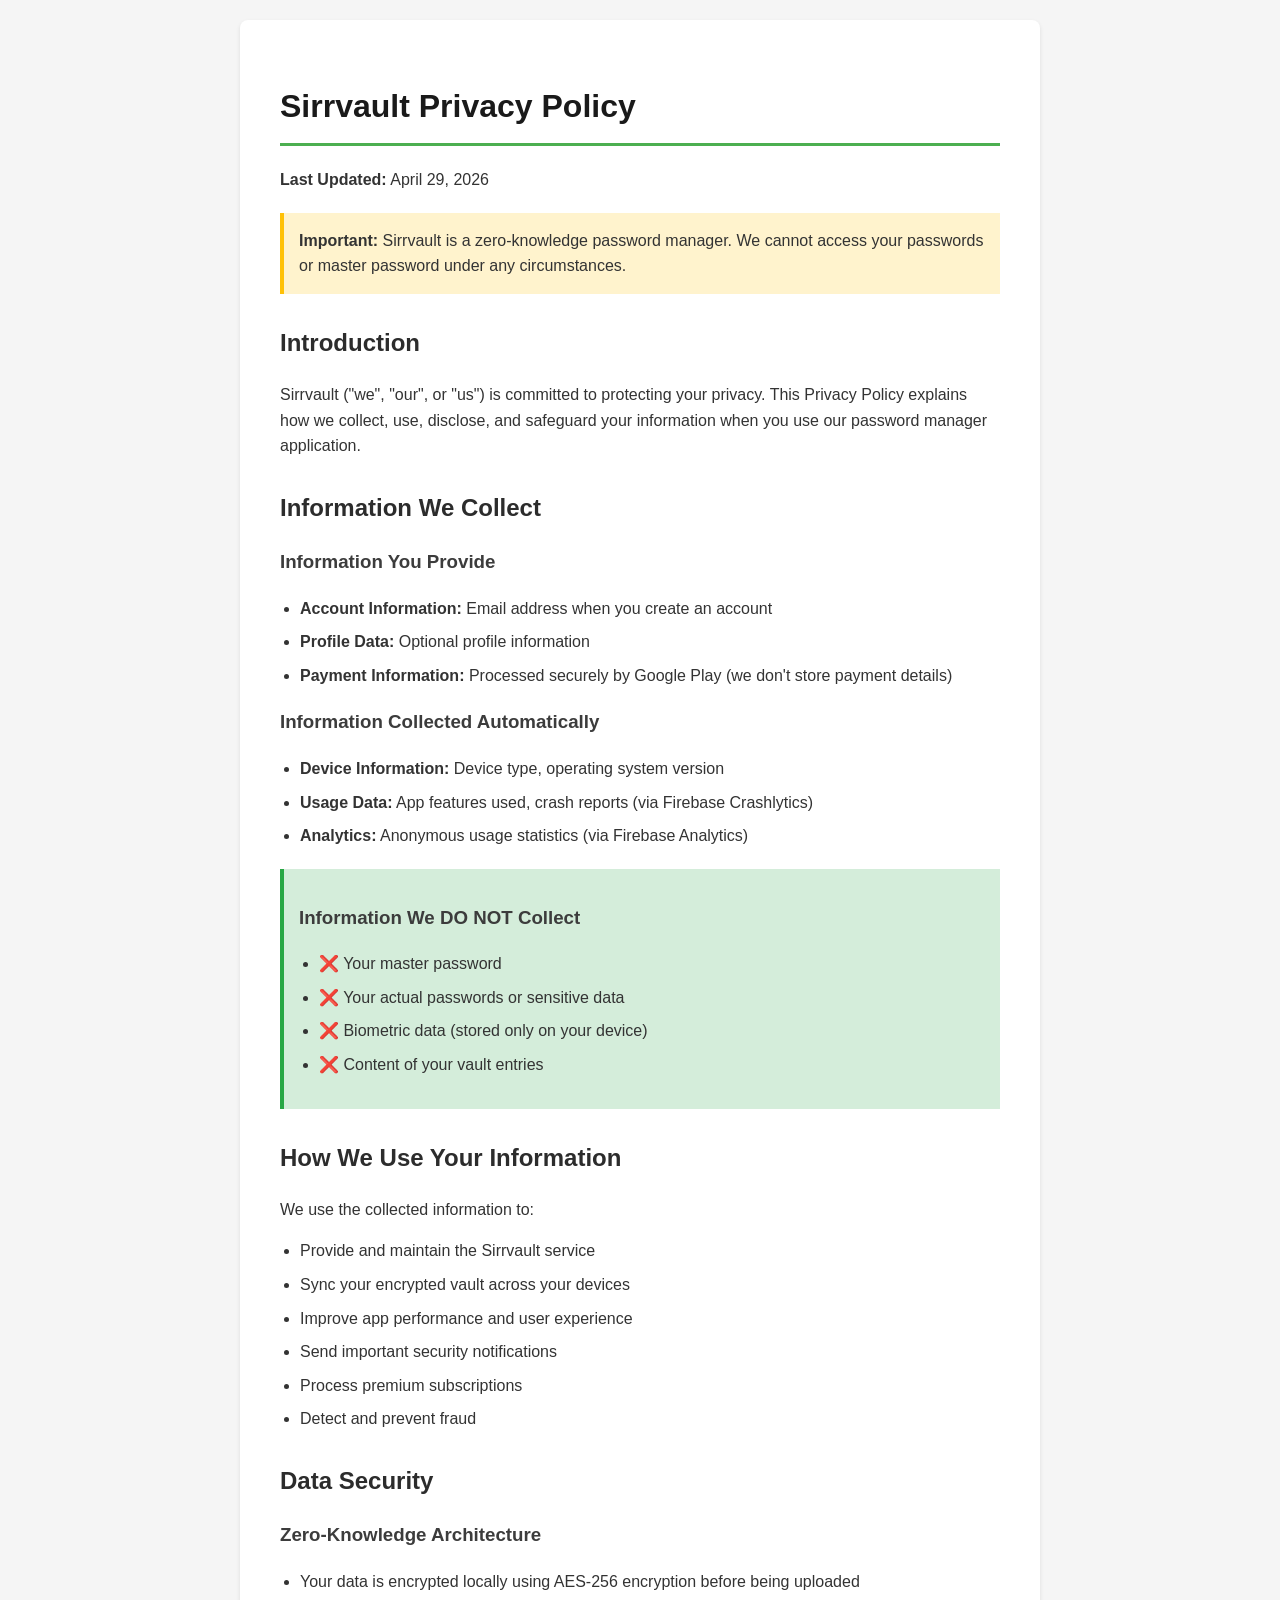
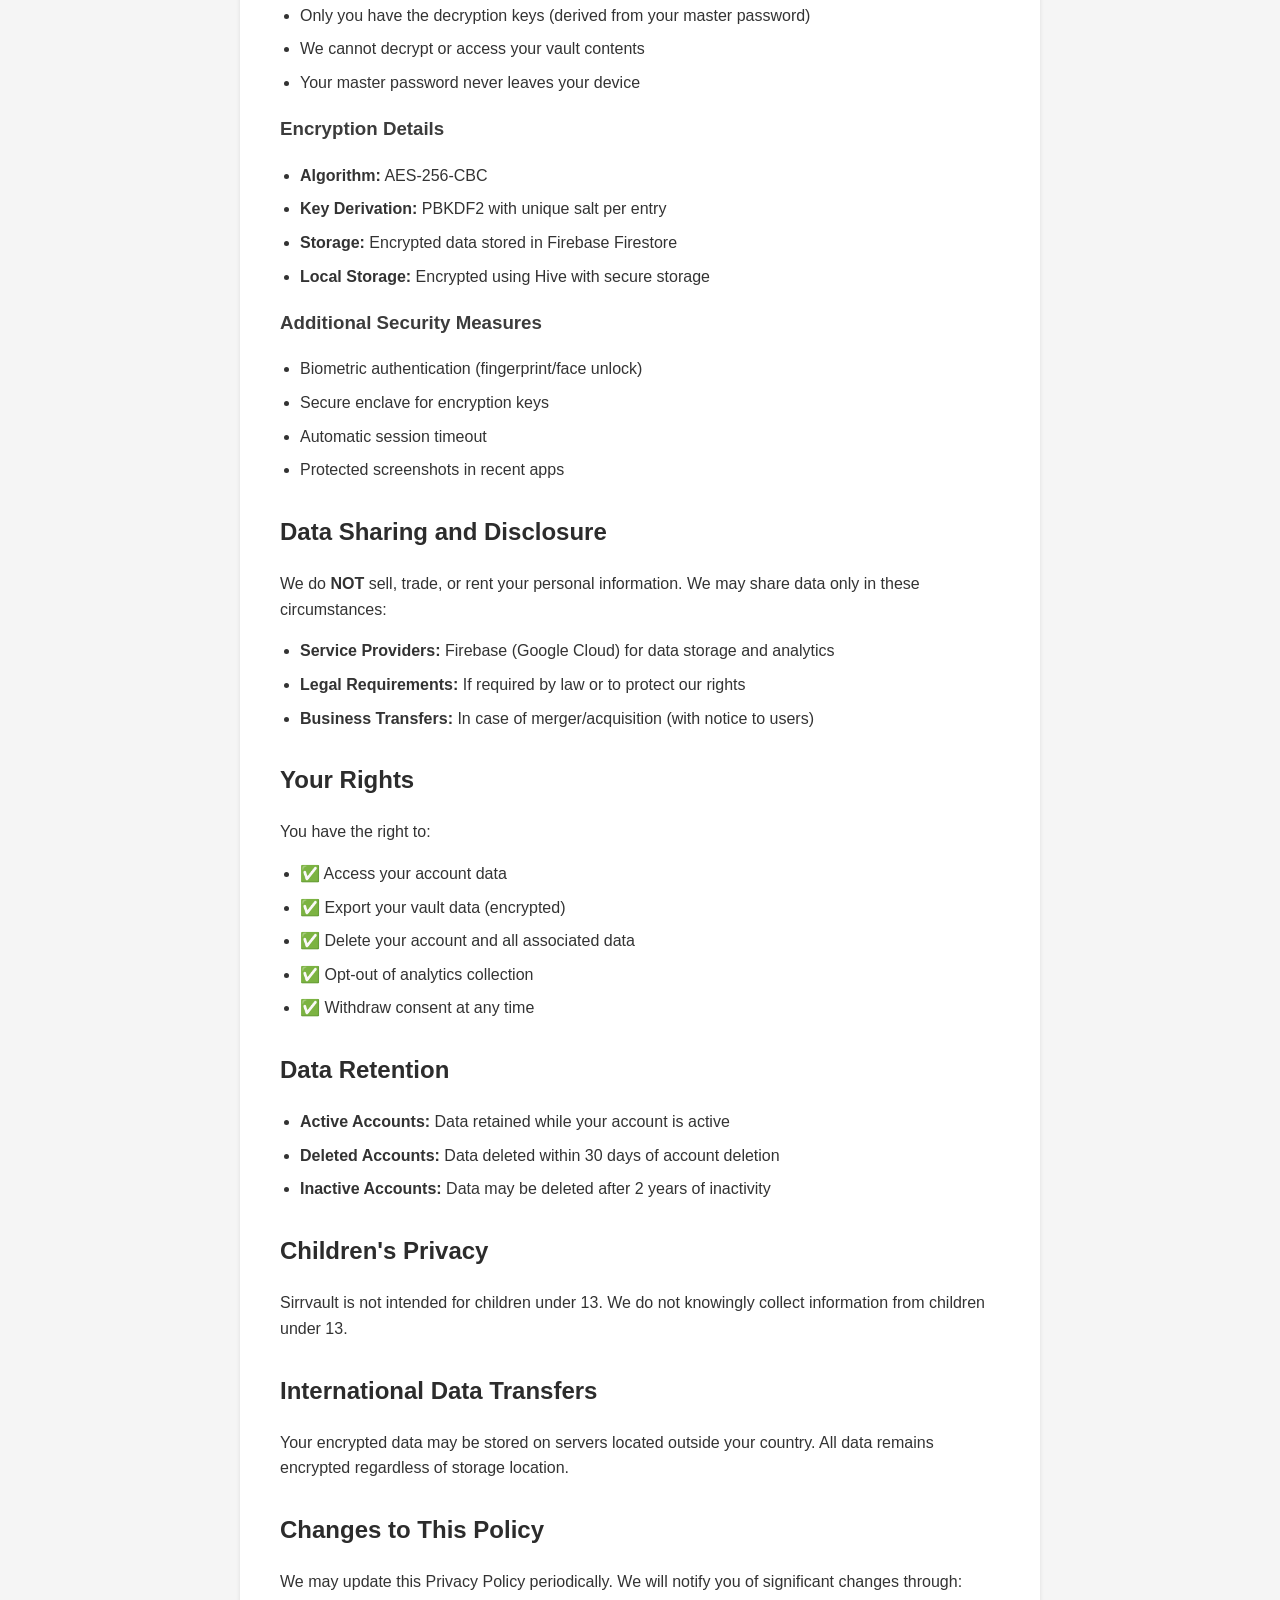
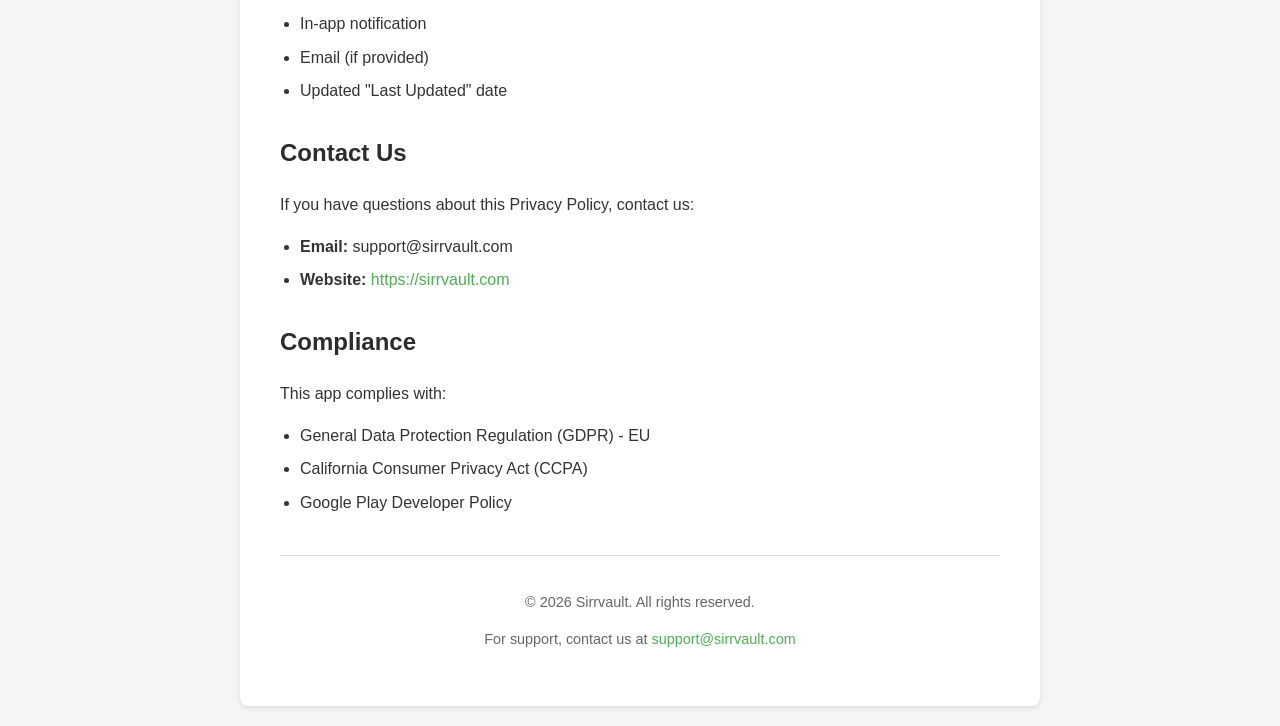
==== index.html @ 52398401 "Add privacy policy" ====
<!DOCTYPE html>
<html lang="en">
<head>
    <meta charset="UTF-8">
    <meta name="viewport" content="width=device-width, initial-scale=1.0">
    <title>Sirrvault - Privacy Policy</title>
    <style>
        body {
            font-family: -apple-system, BlinkMacSystemFont, 'Segoe UI', Roboto, Oxygen, Ubuntu, Cantarell, sans-serif;
            line-height: 1.6;
            color: #333;
            max-width: 800px;
            margin: 0 auto;
            padding: 20px;
            background-color: #f5f5f5;
        }
        .container {
            background-color: white;
            padding: 40px;
            border-radius: 8px;
            box-shadow: 0 2px 4px rgba(0,0,0,0.1);
        }
        h1 {
            color: #1a1a1a;
            border-bottom: 3px solid #4CAF50;
            padding-bottom: 10px;
        }
        h2 {
            color: #2c2c2c;
            margin-top: 30px;
        }
        h3 {
            color: #3c3c3c;
        }
        .highlight {
            background-color: #fff3cd;
            padding: 15px;
            border-left: 4px solid #ffc107;
            margin: 20px 0;
        }
        .security-box {
            background-color: #d4edda;
            padding: 15px;
            border-left: 4px solid #28a745;
            margin: 20px 0;
        }
        ul {
            padding-left: 20px;
        }
        li {
            margin-bottom: 8px;
        }
        .check {
            color: #28a745;
            font-weight: bold;
        }
        .cross {
            color: #dc3545;
            font-weight: bold;
        }
        footer {
            margin-top: 40px;
            padding-top: 20px;
            border-top: 1px solid #ddd;
            text-align: center;
            color: #666;
            font-size: 0.9em;
        }
        a {
            color: #4CAF50;
            text-decoration: none;
        }
        a:hover {
            text-decoration: underline;
        }
    </style>
</head>
<body>
    <div class="container">
        <h1>Sirrvault Privacy Policy</h1>
        <p><strong>Last Updated:</strong> April 29, 2026</p>

        <div class="highlight">
            <strong>Important:</strong> Sirrvault is a zero-knowledge password manager. We cannot access your passwords or master password under any circumstances.
        </div>

        <h2>Introduction</h2>
        <p>Sirrvault ("we", "our", or "us") is committed to protecting your privacy. This Privacy Policy explains how we collect, use, disclose, and safeguard your information when you use our password manager application.</p>

        <h2>Information We Collect</h2>

        <h3>Information You Provide</h3>
        <ul>
            <li><strong>Account Information:</strong> Email address when you create an account</li>
            <li><strong>Profile Data:</strong> Optional profile information</li>
            <li><strong>Payment Information:</strong> Processed securely by Google Play (we don't store payment details)</li>
        </ul>

        <h3>Information Collected Automatically</h3>
        <ul>
            <li><strong>Device Information:</strong> Device type, operating system version</li>
            <li><strong>Usage Data:</strong> App features used, crash reports (via Firebase Crashlytics)</li>
            <li><strong>Analytics:</strong> Anonymous usage statistics (via Firebase Analytics)</li>
        </ul>

        <div class="security-box">
            <h3>Information We DO NOT Collect</h3>
            <ul>
                <li><span class="cross">❌</span> Your master password</li>
                <li><span class="cross">❌</span> Your actual passwords or sensitive data</li>
                <li><span class="cross">❌</span> Biometric data (stored only on your device)</li>
                <li><span class="cross">❌</span> Content of your vault entries</li>
            </ul>
        </div>

        <h2>How We Use Your Information</h2>
        <p>We use the collected information to:</p>
        <ul>
            <li>Provide and maintain the Sirrvault service</li>
            <li>Sync your encrypted vault across your devices</li>
            <li>Improve app performance and user experience</li>
            <li>Send important security notifications</li>
            <li>Process premium subscriptions</li>
            <li>Detect and prevent fraud</li>
        </ul>

        <h2>Data Security</h2>

        <h3>Zero-Knowledge Architecture</h3>
        <ul>
            <li>Your data is encrypted locally using AES-256 encryption before being uploaded</li>
            <li>Only you have the decryption keys (derived from your master password)</li>
            <li>We cannot decrypt or access your vault contents</li>
            <li>Your master password never leaves your device</li>
        </ul>

        <h3>Encryption Details</h3>
        <ul>
            <li><strong>Algorithm:</strong> AES-256-CBC</li>
            <li><strong>Key Derivation:</strong> PBKDF2 with unique salt per entry</li>
            <li><strong>Storage:</strong> Encrypted data stored in Firebase Firestore</li>
            <li><strong>Local Storage:</strong> Encrypted using Hive with secure storage</li>
        </ul>

        <h3>Additional Security Measures</h3>
        <ul>
            <li>Biometric authentication (fingerprint/face unlock)</li>
            <li>Secure enclave for encryption keys</li>
            <li>Automatic session timeout</li>
            <li>Protected screenshots in recent apps</li>
        </ul>

        <h2>Data Sharing and Disclosure</h2>
        <p>We do <strong>NOT</strong> sell, trade, or rent your personal information. We may share data only in these circumstances:</p>
        <ul>
            <li><strong>Service Providers:</strong> Firebase (Google Cloud) for data storage and analytics</li>
            <li><strong>Legal Requirements:</strong> If required by law or to protect our rights</li>
            <li><strong>Business Transfers:</strong> In case of merger/acquisition (with notice to users)</li>
        </ul>

        <h2>Your Rights</h2>
        <p>You have the right to:</p>
        <ul>
            <li><span class="check">✅</span> Access your account data</li>
            <li><span class="check">✅</span> Export your vault data (encrypted)</li>
            <li><span class="check">✅</span> Delete your account and all associated data</li>
            <li><span class="check">✅</span> Opt-out of analytics collection</li>
            <li><span class="check">✅</span> Withdraw consent at any time</li>
        </ul>

        <h2>Data Retention</h2>
        <ul>
            <li><strong>Active Accounts:</strong> Data retained while your account is active</li>
            <li><strong>Deleted Accounts:</strong> Data deleted within 30 days of account deletion</li>
            <li><strong>Inactive Accounts:</strong> Data may be deleted after 2 years of inactivity</li>
        </ul>

        <h2>Children's Privacy</h2>
        <p>Sirrvault is not intended for children under 13. We do not knowingly collect information from children under 13.</p>

        <h2>International Data Transfers</h2>
        <p>Your encrypted data may be stored on servers located outside your country. All data remains encrypted regardless of storage location.</p>

        <h2>Changes to This Policy</h2>
        <p>We may update this Privacy Policy periodically. We will notify you of significant changes through:</p>
        <ul>
            <li>In-app notification</li>
            <li>Email (if provided)</li>
            <li>Updated "Last Updated" date</li>
        </ul>

        <h2>Contact Us</h2>
        <p>If you have questions about this Privacy Policy, contact us:</p>
        <ul>
            <li><strong>Email:</strong> support@sirrvault.com</li>
            <li><strong>Website:</strong> <a href="https://sirrvault.com">https://sirrvault.com</a></li>
        </ul>

        <h2>Compliance</h2>
        <p>This app complies with:</p>
        <ul>
            <li>General Data Protection Regulation (GDPR) - EU</li>
            <li>California Consumer Privacy Act (CCPA)</li>
            <li>Google Play Developer Policy</li>
        </ul>

        <footer>
            <p>&copy; 2026 Sirrvault. All rights reserved.</p>
            <p>For support, contact us at <a href="mailto:support@sirrvault.com">support@sirrvault.com</a></p>
        </footer>
    </div>
</body>
</html>
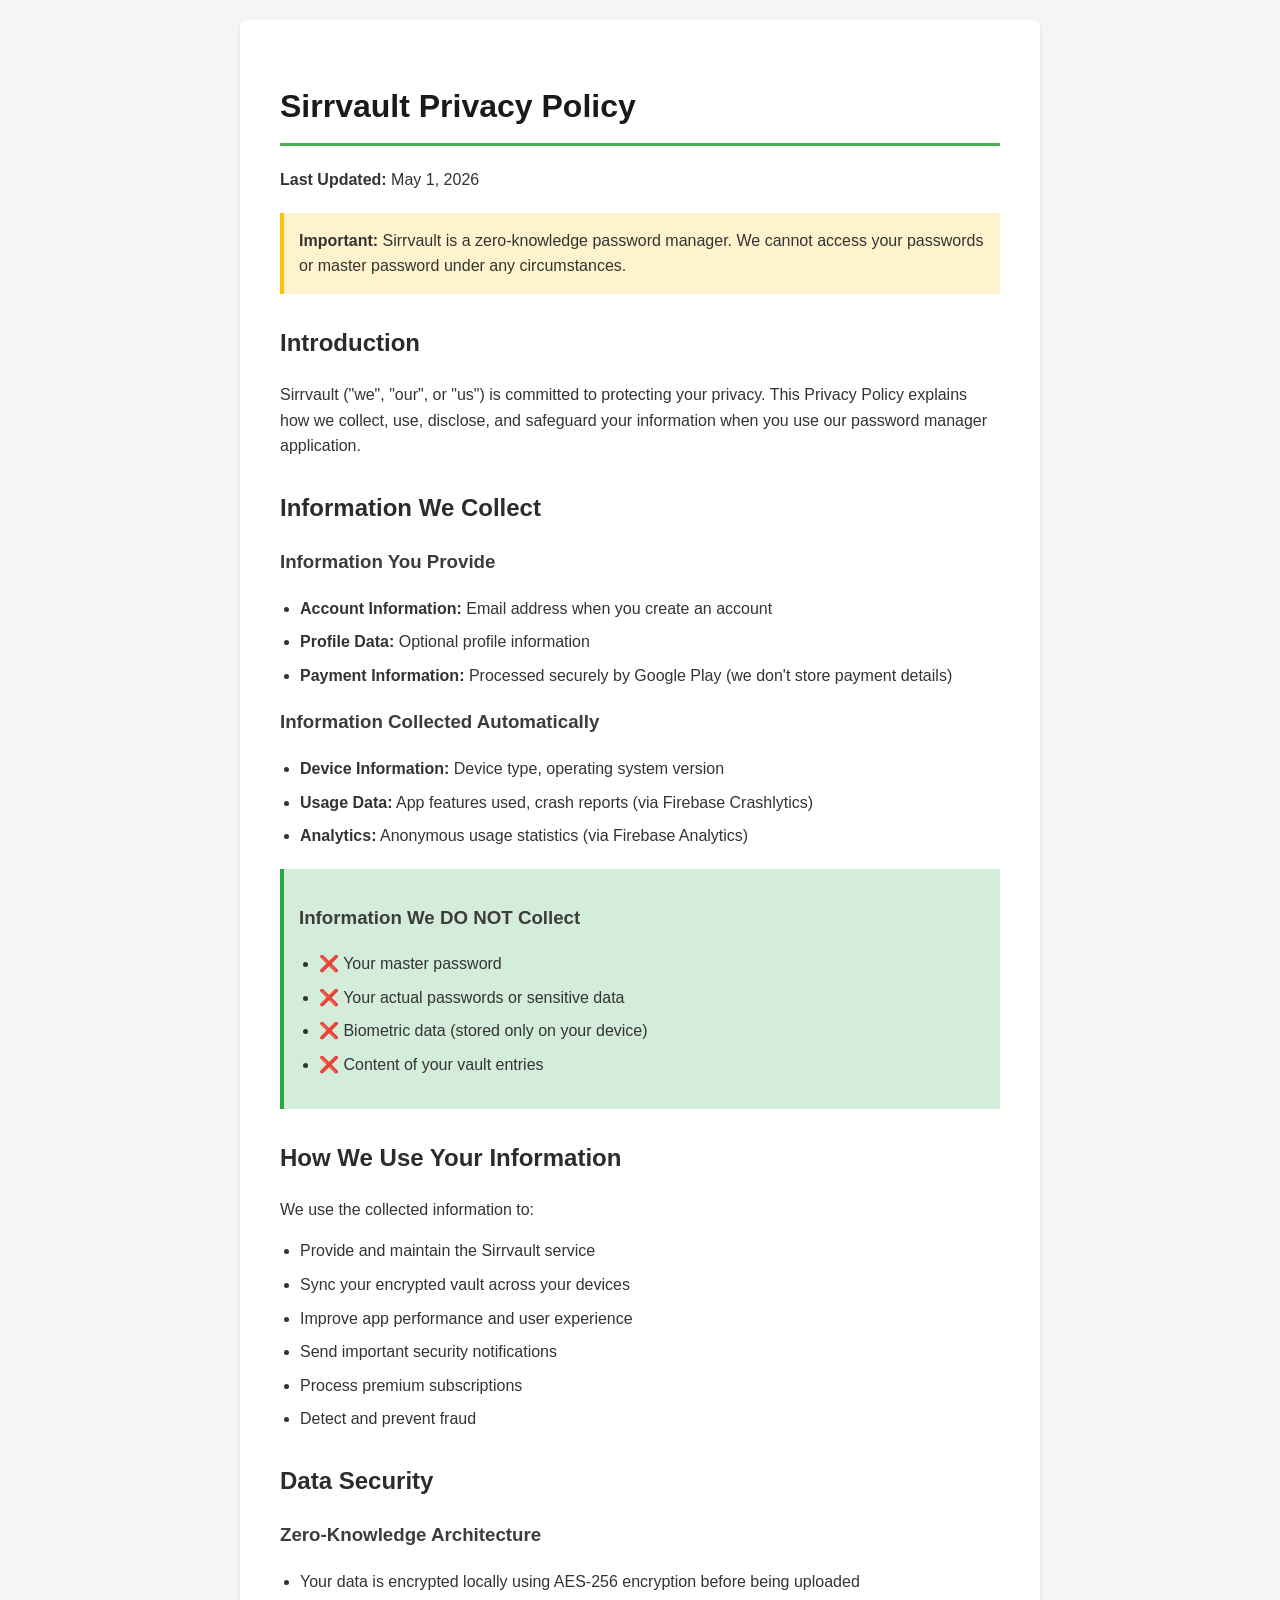
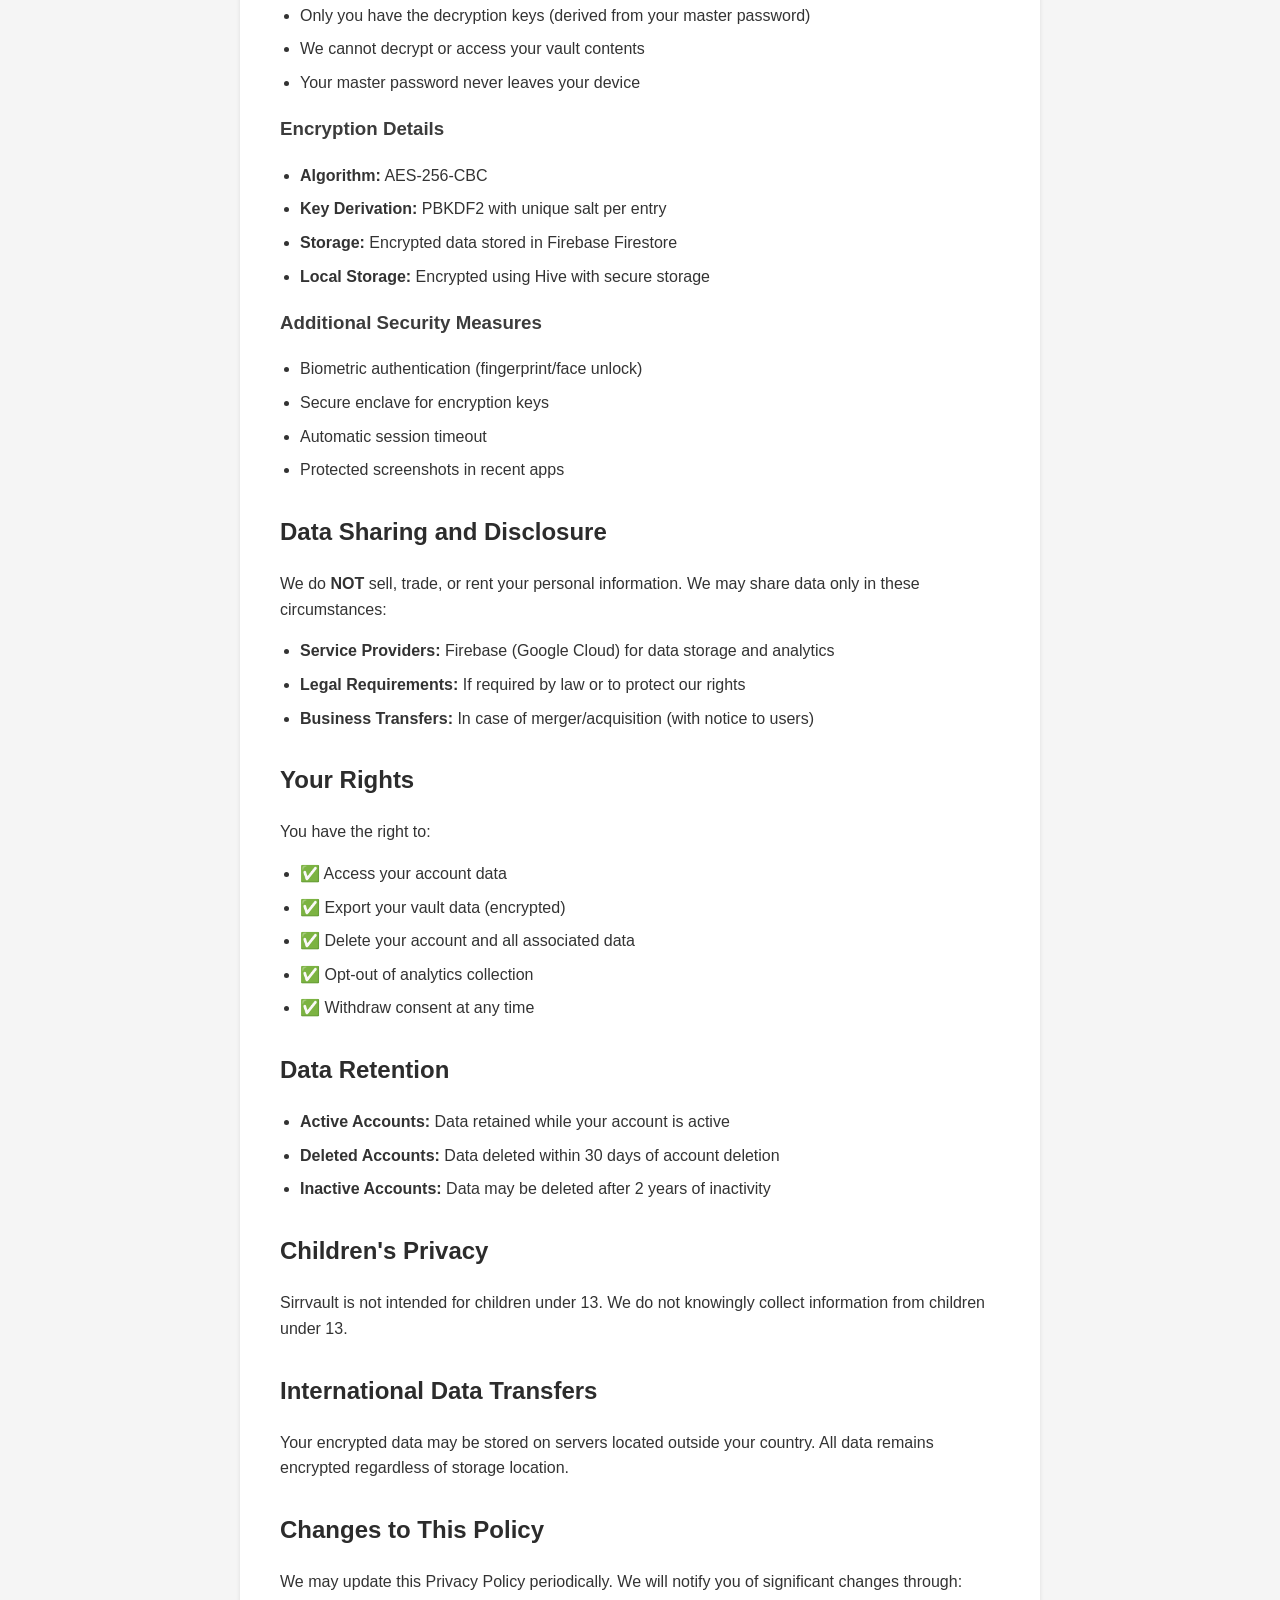
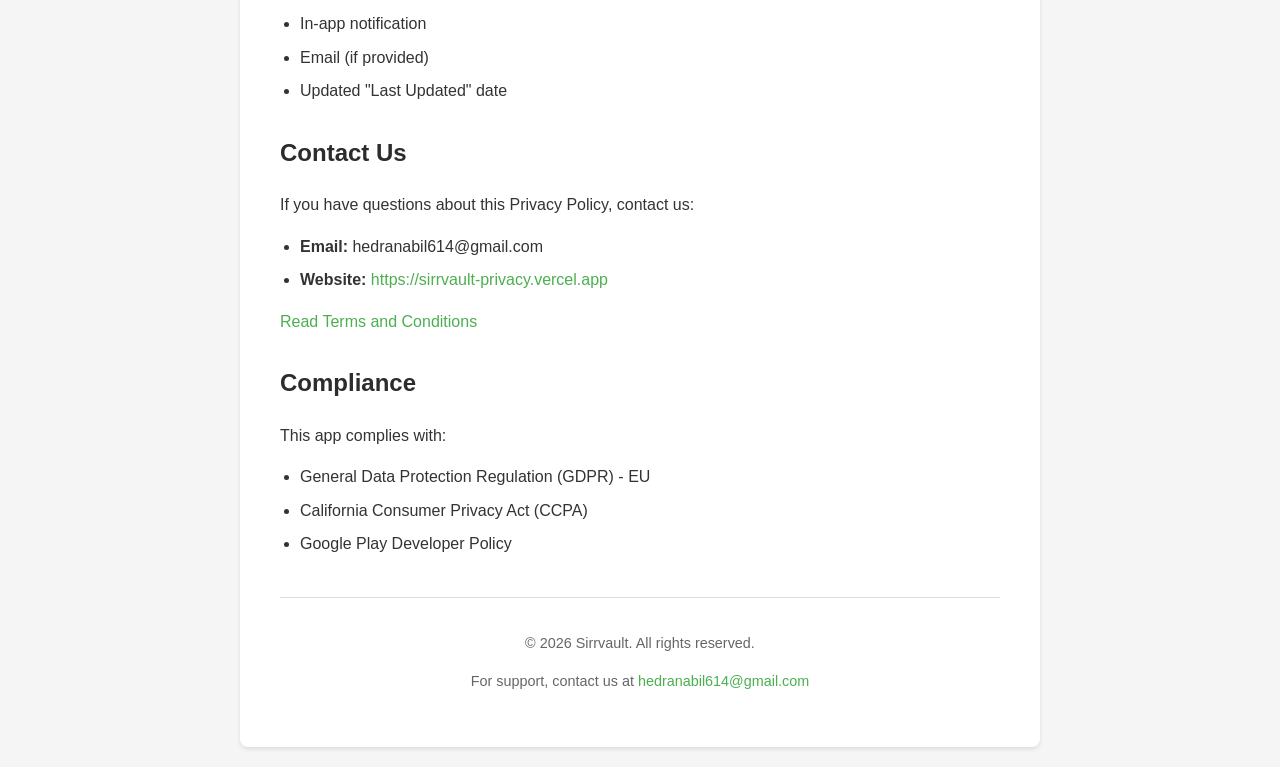
==== commit d06a91f7: "Update legal policies and add Vercel deployment workflow" ====
--- a/index.html
+++ b/index.html
@@ -78,7 +78,7 @@
 <body>
     <div class="container">
         <h1>Sirrvault Privacy Policy</h1>
-        <p><strong>Last Updated:</strong> April 29, 2026</p>
+        <p><strong>Last Updated:</strong> May 1, 2026</p>
 
         <div class="highlight">
             <strong>Important:</strong> Sirrvault is a zero-knowledge password manager. We cannot access your passwords or master password under any circumstances.
@@ -192,9 +192,10 @@
         <h2>Contact Us</h2>
         <p>If you have questions about this Privacy Policy, contact us:</p>
         <ul>
-            <li><strong>Email:</strong> support@sirrvault.com</li>
-            <li><strong>Website:</strong> <a href="https://sirrvault.com">https://sirrvault.com</a></li>
-        </ul>
+            <li><strong>Email:</strong> hedranabil614@gmail.com</li>
+            <li><strong>Website:</strong> <a href="https://sirrvault-privacy.vercel.app">https://sirrvault-privacy.vercel.app</a></li>
+        </ul>
+        <p><a href="./terms.html">Read Terms and Conditions</a></p>
 
         <h2>Compliance</h2>
         <p>This app complies with:</p>
@@ -206,7 +207,7 @@
 
         <footer>
             <p>&copy; 2026 Sirrvault. All rights reserved.</p>
-            <p>For support, contact us at <a href="mailto:support@sirrvault.com">support@sirrvault.com</a></p>
+            <p>For support, contact us at <a href="mailto:hedranabil614@gmail.com">hedranabil614@gmail.com</a></p>
         </footer>
     </div>
 </body>
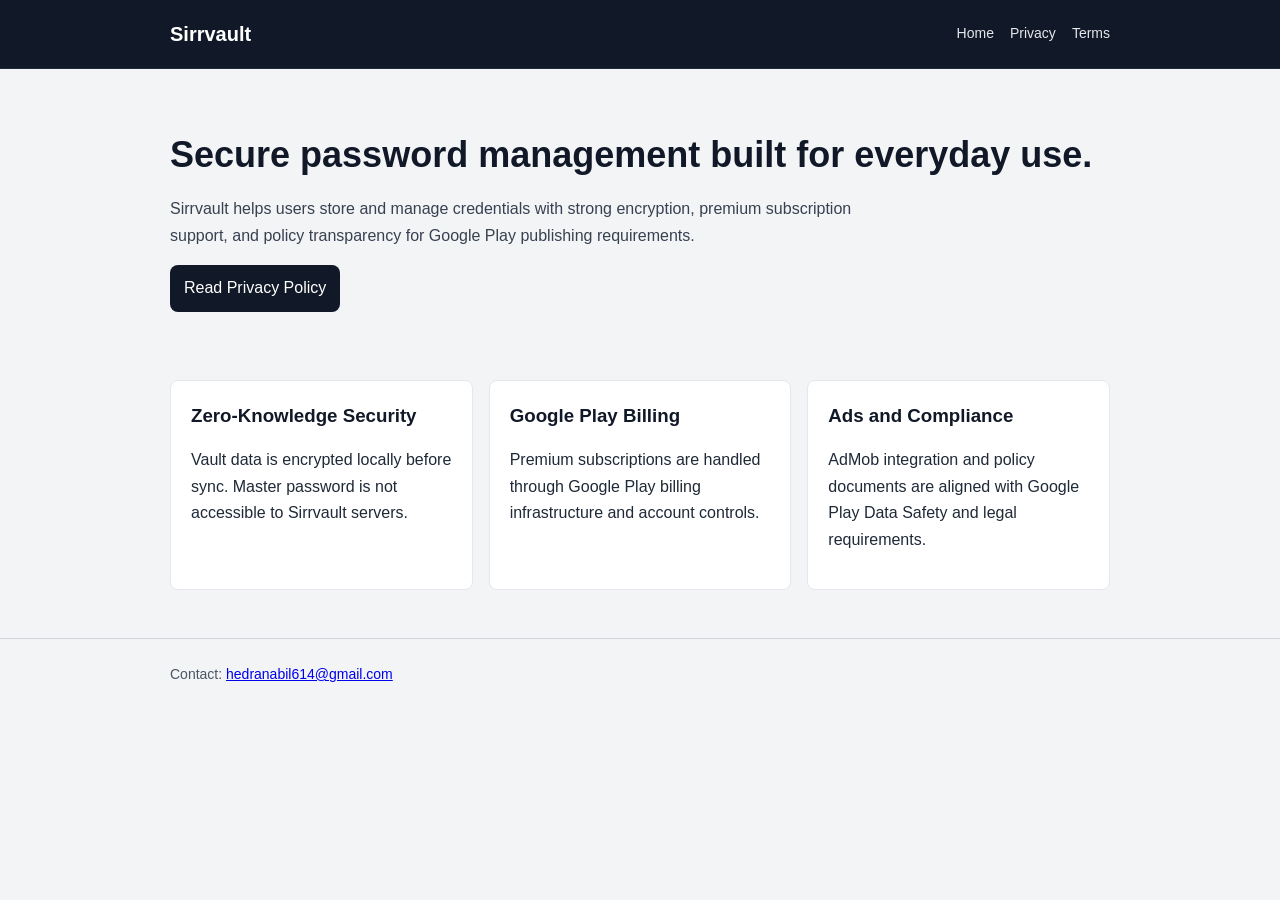
==== commit fcb269fe: "Convert legal pages into full website structure" ====
--- a/index.html
+++ b/index.html
@@ -1,214 +1,54 @@
 <!DOCTYPE html>
 <html lang="en">
 <head>
-    <meta charset="UTF-8">
-    <meta name="viewport" content="width=device-width, initial-scale=1.0">
-    <title>Sirrvault - Privacy Policy</title>
-    <style>
-        body {
-            font-family: -apple-system, BlinkMacSystemFont, 'Segoe UI', Roboto, Oxygen, Ubuntu, Cantarell, sans-serif;
-            line-height: 1.6;
-            color: #333;
-            max-width: 800px;
-            margin: 0 auto;
-            padding: 20px;
-            background-color: #f5f5f5;
-        }
-        .container {
-            background-color: white;
-            padding: 40px;
-            border-radius: 8px;
-            box-shadow: 0 2px 4px rgba(0,0,0,0.1);
-        }
-        h1 {
-            color: #1a1a1a;
-            border-bottom: 3px solid #4CAF50;
-            padding-bottom: 10px;
-        }
-        h2 {
-            color: #2c2c2c;
-            margin-top: 30px;
-        }
-        h3 {
-            color: #3c3c3c;
-        }
-        .highlight {
-            background-color: #fff3cd;
-            padding: 15px;
-            border-left: 4px solid #ffc107;
-            margin: 20px 0;
-        }
-        .security-box {
-            background-color: #d4edda;
-            padding: 15px;
-            border-left: 4px solid #28a745;
-            margin: 20px 0;
-        }
-        ul {
-            padding-left: 20px;
-        }
-        li {
-            margin-bottom: 8px;
-        }
-        .check {
-            color: #28a745;
-            font-weight: bold;
-        }
-        .cross {
-            color: #dc3545;
-            font-weight: bold;
-        }
-        footer {
-            margin-top: 40px;
-            padding-top: 20px;
-            border-top: 1px solid #ddd;
-            text-align: center;
-            color: #666;
-            font-size: 0.9em;
-        }
-        a {
-            color: #4CAF50;
-            text-decoration: none;
-        }
-        a:hover {
-            text-decoration: underline;
-        }
-    </style>
+  <meta charset="UTF-8">
+  <meta name="viewport" content="width=device-width, initial-scale=1.0">
+  <title>Sirrvault</title>
+  <meta name="description" content="Sirrvault official pages: product overview, privacy policy, and terms.">
+  <link rel="stylesheet" href="./styles.css">
 </head>
 <body>
-    <div class="container">
-        <h1>Sirrvault Privacy Policy</h1>
-        <p><strong>Last Updated:</strong> May 1, 2026</p>
+  <header class="site-header">
+    <div class="inner topbar">
+      <a class="brand" href="./index.html">Sirrvault</a>
+      <nav class="nav">
+        <a href="./index.html">Home</a>
+        <a href="./privacy.html">Privacy</a>
+        <a href="./terms.html">Terms</a>
+      </nav>
+    </div>
+  </header>
 
-        <div class="highlight">
-            <strong>Important:</strong> Sirrvault is a zero-knowledge password manager. We cannot access your passwords or master password under any circumstances.
-        </div>
+  <main class="inner">
+    <section class="hero">
+      <h1>Secure password management built for everyday use.</h1>
+      <p>
+        Sirrvault helps users store and manage credentials with strong encryption, premium subscription support,
+        and policy transparency for Google Play publishing requirements.
+      </p>
+      <a class="cta" href="./privacy.html">Read Privacy Policy</a>
+    </section>
 
-        <h2>Introduction</h2>
-        <p>Sirrvault ("we", "our", or "us") is committed to protecting your privacy. This Privacy Policy explains how we collect, use, disclose, and safeguard your information when you use our password manager application.</p>
+    <section class="grid">
+      <article class="card">
+        <h3>Zero-Knowledge Security</h3>
+        <p>Vault data is encrypted locally before sync. Master password is not accessible to Sirrvault servers.</p>
+      </article>
+      <article class="card">
+        <h3>Google Play Billing</h3>
+        <p>Premium subscriptions are handled through Google Play billing infrastructure and account controls.</p>
+      </article>
+      <article class="card">
+        <h3>Ads and Compliance</h3>
+        <p>AdMob integration and policy documents are aligned with Google Play Data Safety and legal requirements.</p>
+      </article>
+    </section>
+  </main>
 
-        <h2>Information We Collect</h2>
-
-        <h3>Information You Provide</h3>
-        <ul>
-            <li><strong>Account Information:</strong> Email address when you create an account</li>
-            <li><strong>Profile Data:</strong> Optional profile information</li>
-            <li><strong>Payment Information:</strong> Processed securely by Google Play (we don't store payment details)</li>
-        </ul>
-
-        <h3>Information Collected Automatically</h3>
-        <ul>
-            <li><strong>Device Information:</strong> Device type, operating system version</li>
-            <li><strong>Usage Data:</strong> App features used, crash reports (via Firebase Crashlytics)</li>
-            <li><strong>Analytics:</strong> Anonymous usage statistics (via Firebase Analytics)</li>
-        </ul>
-
-        <div class="security-box">
-            <h3>Information We DO NOT Collect</h3>
-            <ul>
-                <li><span class="cross">❌</span> Your master password</li>
-                <li><span class="cross">❌</span> Your actual passwords or sensitive data</li>
-                <li><span class="cross">❌</span> Biometric data (stored only on your device)</li>
-                <li><span class="cross">❌</span> Content of your vault entries</li>
-            </ul>
-        </div>
-
-        <h2>How We Use Your Information</h2>
-        <p>We use the collected information to:</p>
-        <ul>
-            <li>Provide and maintain the Sirrvault service</li>
-            <li>Sync your encrypted vault across your devices</li>
-            <li>Improve app performance and user experience</li>
-            <li>Send important security notifications</li>
-            <li>Process premium subscriptions</li>
-            <li>Detect and prevent fraud</li>
-        </ul>
-
-        <h2>Data Security</h2>
-
-        <h3>Zero-Knowledge Architecture</h3>
-        <ul>
-            <li>Your data is encrypted locally using AES-256 encryption before being uploaded</li>
-            <li>Only you have the decryption keys (derived from your master password)</li>
-            <li>We cannot decrypt or access your vault contents</li>
-            <li>Your master password never leaves your device</li>
-        </ul>
-
-        <h3>Encryption Details</h3>
-        <ul>
-            <li><strong>Algorithm:</strong> AES-256-CBC</li>
-            <li><strong>Key Derivation:</strong> PBKDF2 with unique salt per entry</li>
-            <li><strong>Storage:</strong> Encrypted data stored in Firebase Firestore</li>
-            <li><strong>Local Storage:</strong> Encrypted using Hive with secure storage</li>
-        </ul>
-
-        <h3>Additional Security Measures</h3>
-        <ul>
-            <li>Biometric authentication (fingerprint/face unlock)</li>
-            <li>Secure enclave for encryption keys</li>
-            <li>Automatic session timeout</li>
-            <li>Protected screenshots in recent apps</li>
-        </ul>
-
-        <h2>Data Sharing and Disclosure</h2>
-        <p>We do <strong>NOT</strong> sell, trade, or rent your personal information. We may share data only in these circumstances:</p>
-        <ul>
-            <li><strong>Service Providers:</strong> Firebase (Google Cloud) for data storage and analytics</li>
-            <li><strong>Legal Requirements:</strong> If required by law or to protect our rights</li>
-            <li><strong>Business Transfers:</strong> In case of merger/acquisition (with notice to users)</li>
-        </ul>
-
-        <h2>Your Rights</h2>
-        <p>You have the right to:</p>
-        <ul>
-            <li><span class="check">✅</span> Access your account data</li>
-            <li><span class="check">✅</span> Export your vault data (encrypted)</li>
-            <li><span class="check">✅</span> Delete your account and all associated data</li>
-            <li><span class="check">✅</span> Opt-out of analytics collection</li>
-            <li><span class="check">✅</span> Withdraw consent at any time</li>
-        </ul>
-
-        <h2>Data Retention</h2>
-        <ul>
-            <li><strong>Active Accounts:</strong> Data retained while your account is active</li>
-            <li><strong>Deleted Accounts:</strong> Data deleted within 30 days of account deletion</li>
-            <li><strong>Inactive Accounts:</strong> Data may be deleted after 2 years of inactivity</li>
-        </ul>
-
-        <h2>Children's Privacy</h2>
-        <p>Sirrvault is not intended for children under 13. We do not knowingly collect information from children under 13.</p>
-
-        <h2>International Data Transfers</h2>
-        <p>Your encrypted data may be stored on servers located outside your country. All data remains encrypted regardless of storage location.</p>
-
-        <h2>Changes to This Policy</h2>
-        <p>We may update this Privacy Policy periodically. We will notify you of significant changes through:</p>
-        <ul>
-            <li>In-app notification</li>
-            <li>Email (if provided)</li>
-            <li>Updated "Last Updated" date</li>
-        </ul>
-
-        <h2>Contact Us</h2>
-        <p>If you have questions about this Privacy Policy, contact us:</p>
-        <ul>
-            <li><strong>Email:</strong> hedranabil614@gmail.com</li>
-            <li><strong>Website:</strong> <a href="https://sirrvault-privacy.vercel.app">https://sirrvault-privacy.vercel.app</a></li>
-        </ul>
-        <p><a href="./terms.html">Read Terms and Conditions</a></p>
-
-        <h2>Compliance</h2>
-        <p>This app complies with:</p>
-        <ul>
-            <li>General Data Protection Regulation (GDPR) - EU</li>
-            <li>California Consumer Privacy Act (CCPA)</li>
-            <li>Google Play Developer Policy</li>
-        </ul>
-
-        <footer>
-            <p>&copy; 2026 Sirrvault. All rights reserved.</p>
-            <p>For support, contact us at <a href="mailto:hedranabil614@gmail.com">hedranabil614@gmail.com</a></p>
-        </footer>
+  <footer class="site-footer">
+    <div class="inner">
+      Contact: <a href="mailto:hedranabil614@gmail.com">hedranabil614@gmail.com</a>
     </div>
+  </footer>
 </body>
 </html>
--- a/styles.css
+++ b/styles.css
@@ -0,0 +1,146 @@
+* {
+  box-sizing: border-box;
+}
+
+body {
+  margin: 0;
+  font-family: -apple-system, BlinkMacSystemFont, "Segoe UI", Roboto, Oxygen, Ubuntu, Cantarell, sans-serif;
+  color: #1f2937;
+  background: #f3f4f6;
+  line-height: 1.65;
+}
+
+.site-header {
+  background: #111827;
+  color: #ffffff;
+  border-bottom: 1px solid #1f2937;
+}
+
+.inner {
+  max-width: 980px;
+  margin: 0 auto;
+  padding: 0 20px;
+}
+
+.topbar {
+  min-height: 68px;
+  display: flex;
+  align-items: center;
+  justify-content: space-between;
+  gap: 16px;
+}
+
+.brand {
+  font-weight: 700;
+  font-size: 20px;
+  text-decoration: none;
+  color: #ffffff;
+}
+
+.nav {
+  display: flex;
+  gap: 16px;
+  flex-wrap: wrap;
+}
+
+.nav a {
+  color: #e5e7eb;
+  text-decoration: none;
+  font-size: 14px;
+}
+
+.nav a:hover {
+  color: #ffffff;
+  text-decoration: underline;
+}
+
+.hero {
+  padding: 56px 0 40px;
+}
+
+.hero h1 {
+  margin: 0 0 12px;
+  font-size: 36px;
+  color: #111827;
+}
+
+.hero p {
+  margin: 0;
+  color: #374151;
+  max-width: 720px;
+}
+
+.grid {
+  display: grid;
+  grid-template-columns: repeat(auto-fit, minmax(230px, 1fr));
+  gap: 16px;
+  margin: 28px 0 48px;
+}
+
+.card {
+  background: #ffffff;
+  border: 1px solid #e5e7eb;
+  border-radius: 8px;
+  padding: 20px;
+}
+
+.card h3 {
+  margin: 0 0 8px;
+  color: #111827;
+}
+
+.section {
+  max-width: 860px;
+  margin: 24px auto 60px;
+  background: #ffffff;
+  border: 1px solid #e5e7eb;
+  border-radius: 8px;
+  padding: 32px 24px;
+}
+
+.section h1 {
+  margin-top: 0;
+  color: #111827;
+}
+
+.section h2 {
+  margin-top: 28px;
+  color: #111827;
+}
+
+.section h3 {
+  margin-top: 18px;
+  color: #1f2937;
+}
+
+.highlight {
+  background: #eff6ff;
+  border-left: 4px solid #2563eb;
+  padding: 14px;
+  border-radius: 6px;
+}
+
+.muted {
+  color: #4b5563;
+}
+
+.site-footer {
+  border-top: 1px solid #d1d5db;
+  padding: 24px 0 32px;
+  color: #4b5563;
+  font-size: 14px;
+}
+
+.cta {
+  display: inline-block;
+  background: #111827;
+  color: #ffffff;
+  text-decoration: none;
+  padding: 10px 14px;
+  border-radius: 8px;
+  margin-top: 16px;
+}
+
+.cta:hover {
+  background: #1f2937;
+}
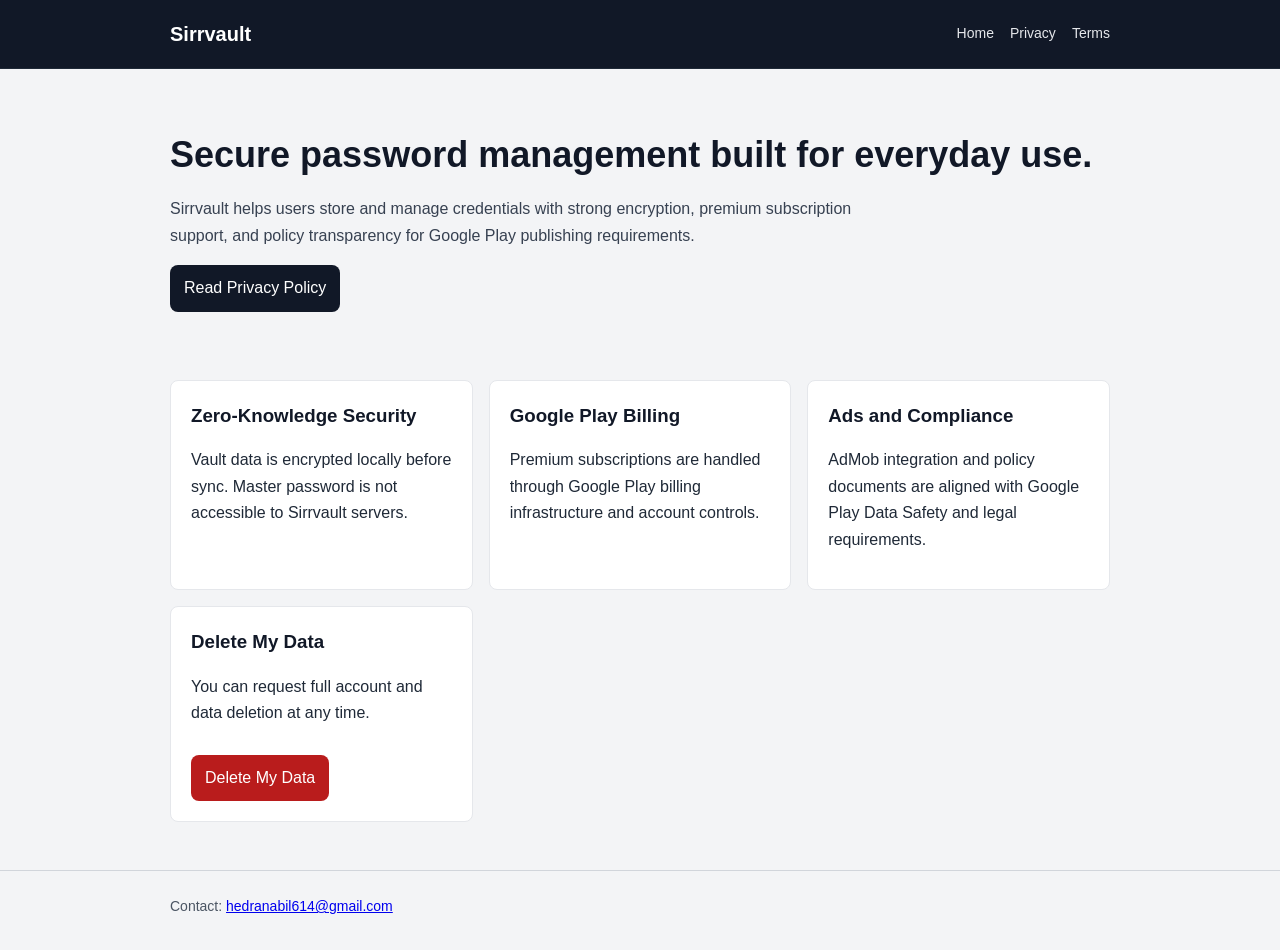
==== commit 7d24dba1: "Add user data deletion CTA to website" ====
--- a/index.html
+++ b/index.html
@@ -42,6 +42,11 @@
         <h3>Ads and Compliance</h3>
         <p>AdMob integration and policy documents are aligned with Google Play Data Safety and legal requirements.</p>
       </article>
+      <article class="card">
+        <h3>Delete My Data</h3>
+        <p>You can request full account and data deletion at any time.</p>
+        <a class="cta-danger" href="mailto:hedranabil614@gmail.com?subject=Sirrvault%20Data%20Deletion%20Request&body=Hello%20Sirrvault%20Team%2C%0A%0AI%20want%20to%20delete%20my%20account%20and%20all%20associated%20data.%0A%0AMy%20account%20email%3A%20">Delete My Data</a>
+      </article>
     </section>
   </main>
 
--- a/styles.css
+++ b/styles.css
@@ -144,3 +144,17 @@
 .cta:hover {
   background: #1f2937;
 }
+
+.cta-danger {
+  display: inline-block;
+  background: #b91c1c;
+  color: #ffffff;
+  text-decoration: none;
+  padding: 10px 14px;
+  border-radius: 8px;
+  margin-top: 12px;
+}
+
+.cta-danger:hover {
+  background: #991b1b;
+}
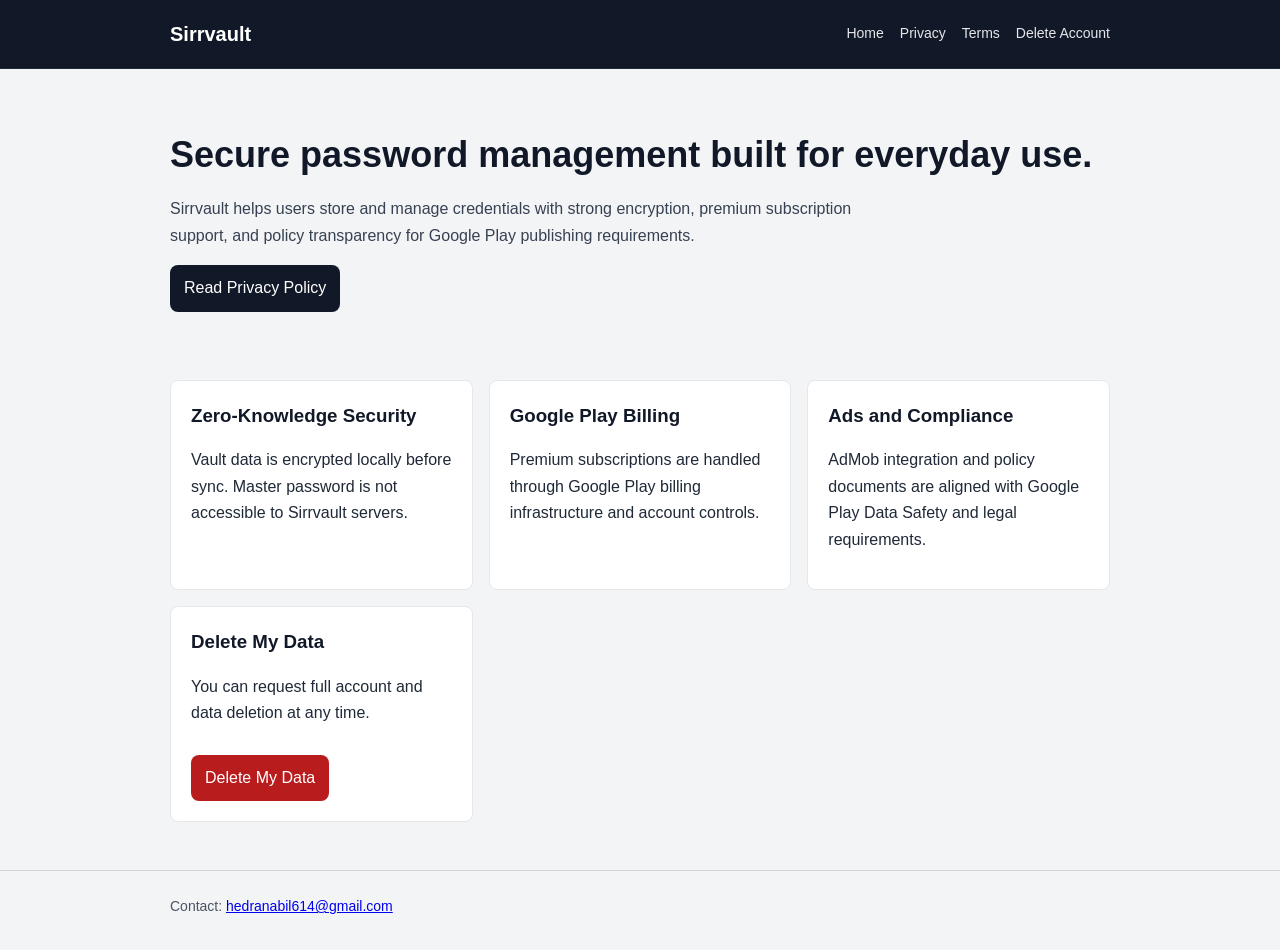
==== commit 34afde9b: "Add delete account page and update navigation links" ====
--- a/index.html
+++ b/index.html
@@ -15,6 +15,7 @@
         <a href="./index.html">Home</a>
         <a href="./privacy.html">Privacy</a>
         <a href="./terms.html">Terms</a>
+        <a href="./delete-account.html">Delete Account</a>
       </nav>
     </div>
   </header>
@@ -45,7 +46,7 @@
       <article class="card">
         <h3>Delete My Data</h3>
         <p>You can request full account and data deletion at any time.</p>
-        <a class="cta-danger" href="mailto:hedranabil614@gmail.com?subject=Sirrvault%20Data%20Deletion%20Request&body=Hello%20Sirrvault%20Team%2C%0A%0AI%20want%20to%20delete%20my%20account%20and%20all%20associated%20data.%0A%0AMy%20account%20email%3A%20">Delete My Data</a>
+        <a class="cta-danger" href="./delete-account.html">Delete My Data</a>
       </article>
     </section>
   </main>
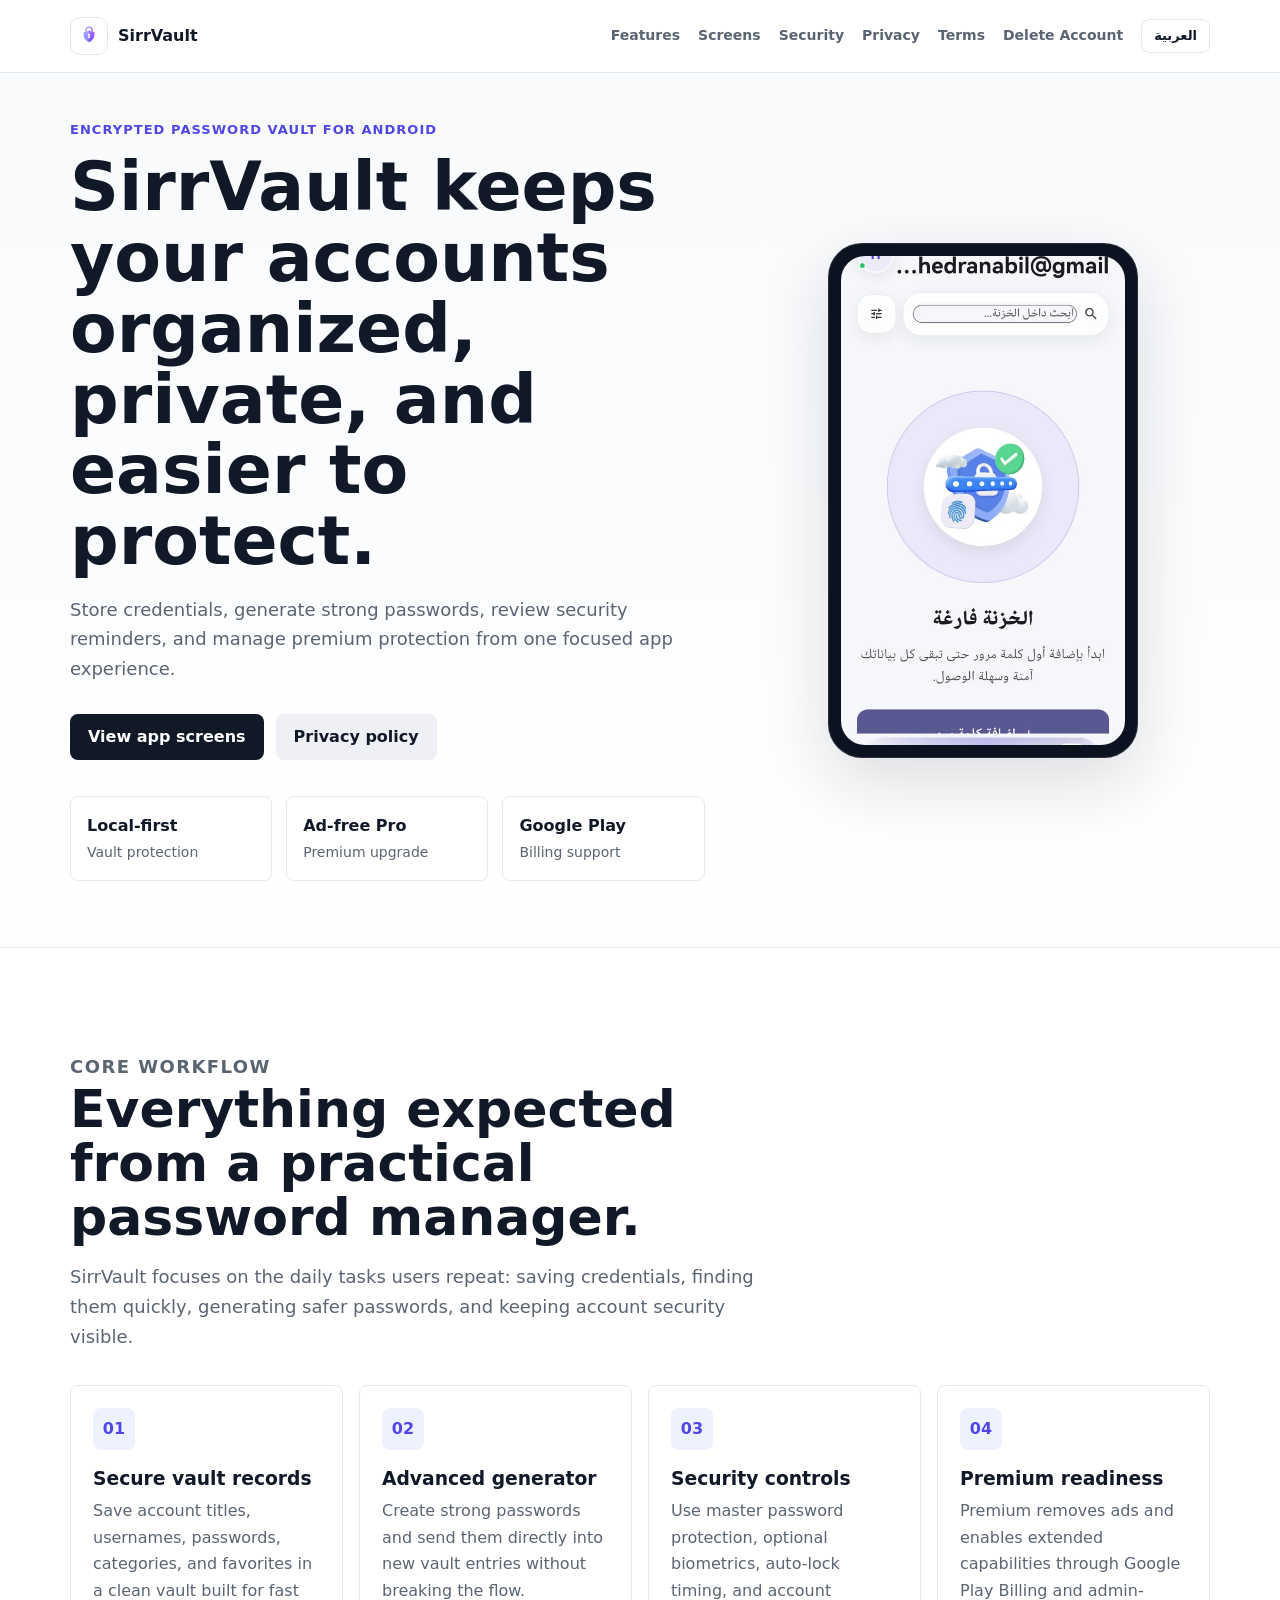
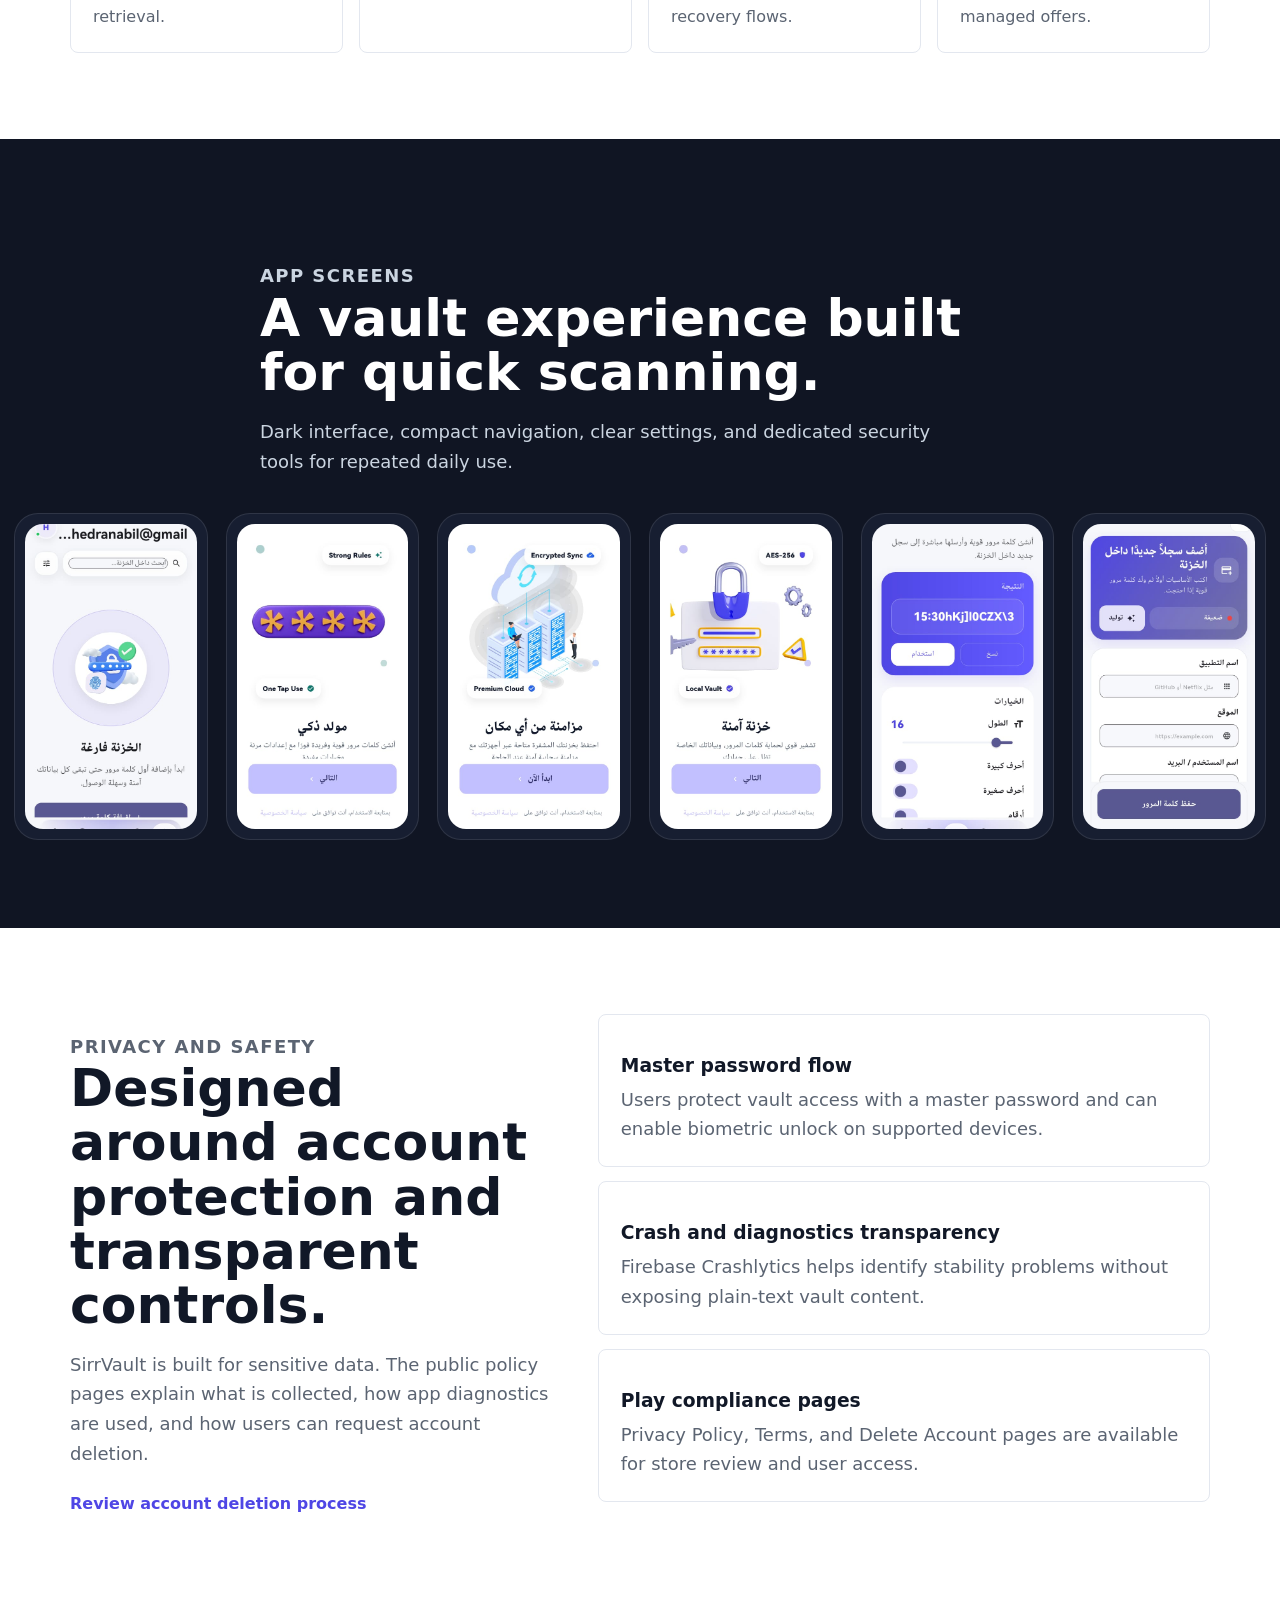
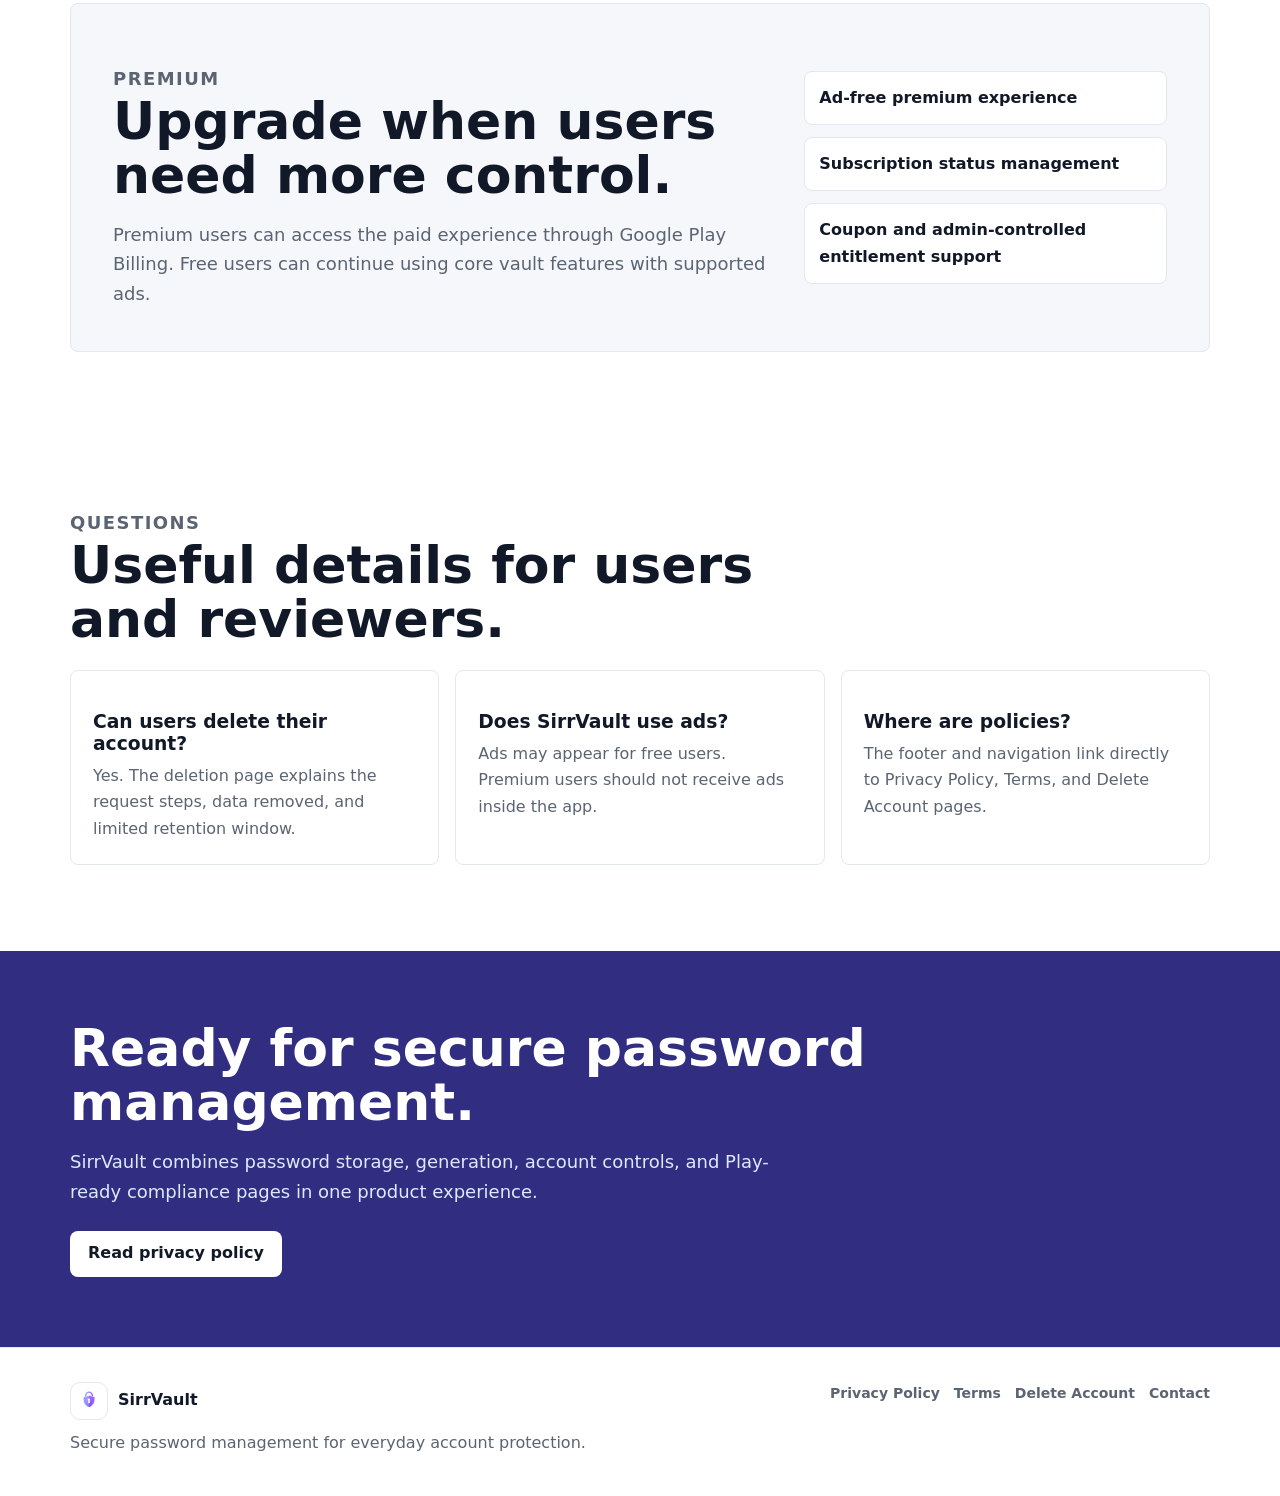
==== commit 61b5be32: "Refactor code structure for improved readability and maintainability" ====
--- a/index.html
+++ b/index.html
@@ -3,58 +3,208 @@
 <head>
   <meta charset="UTF-8">
   <meta name="viewport" content="width=device-width, initial-scale=1.0">
-  <title>Sirrvault</title>
-  <meta name="description" content="Sirrvault official pages: product overview, privacy policy, and terms.">
+  <title>SirrVault - Secure Password Manager</title>
+  <meta name="description" content="SirrVault is a secure password manager with local encryption, password generation, reminders, premium sync, and privacy-first account controls.">
   <link rel="stylesheet" href="./styles.css">
 </head>
 <body>
   <header class="site-header">
     <div class="inner topbar">
-      <a class="brand" href="./index.html">Sirrvault</a>
-      <nav class="nav">
-        <a href="./index.html">Home</a>
-        <a href="./privacy.html">Privacy</a>
-        <a href="./terms.html">Terms</a>
-        <a href="./delete-account.html">Delete Account</a>
+      <a class="brand" href="./index.html" aria-label="SirrVault home">
+        <img src="./assets/logo.png" alt="" class="brand-mark">
+        <span>SirrVault</span>
+      </a>
+      <nav class="nav" aria-label="Main navigation">
+        <a href="#features" data-i18n="nav_features">Features</a>
+        <a href="#screens" data-i18n="nav_screens">Screens</a>
+        <a href="#security" data-i18n="nav_security">Security</a>
+        <a href="./privacy.html" data-i18n="nav_privacy">Privacy</a>
+        <a href="./terms.html" data-i18n="nav_terms">Terms</a>
+        <a href="./delete-account.html" data-i18n="nav_delete">Delete Account</a>
+        <button class="lang-toggle" type="button" data-lang-toggle>العربية</button>
       </nav>
     </div>
   </header>
 
-  <main class="inner">
-    <section class="hero">
-      <h1>Secure password management built for everyday use.</h1>
-      <p>
-        Sirrvault helps users store and manage credentials with strong encryption, premium subscription support,
-        and policy transparency for Google Play publishing requirements.
-      </p>
-      <a class="cta" href="./privacy.html">Read Privacy Policy</a>
-    </section>
-
-    <section class="grid">
-      <article class="card">
-        <h3>Zero-Knowledge Security</h3>
-        <p>Vault data is encrypted locally before sync. Master password is not accessible to Sirrvault servers.</p>
-      </article>
-      <article class="card">
-        <h3>Google Play Billing</h3>
-        <p>Premium subscriptions are handled through Google Play billing infrastructure and account controls.</p>
-      </article>
-      <article class="card">
-        <h3>Ads and Compliance</h3>
-        <p>AdMob integration and policy documents are aligned with Google Play Data Safety and legal requirements.</p>
-      </article>
-      <article class="card">
-        <h3>Delete My Data</h3>
-        <p>You can request full account and data deletion at any time.</p>
-        <a class="cta-danger" href="./delete-account.html">Delete My Data</a>
-      </article>
+  <main>
+    <section class="hero-shell">
+      <div class="inner hero">
+        <div class="hero-copy">
+          <p class="eyebrow" data-i18n="hero_eyebrow">Encrypted password vault for Android</p>
+          <h1 data-i18n="hero_title">SirrVault keeps your accounts organized, private, and easier to protect.</h1>
+          <p class="hero-subtitle" data-i18n="hero_subtitle">
+            Store credentials, generate strong passwords, review security reminders, and manage premium protection from one focused app experience.
+          </p>
+          <div class="hero-actions">
+            <a class="cta" href="#screens" data-i18n="hero_cta_screens">View app screens</a>
+            <a class="cta secondary" href="./privacy.html" data-i18n="hero_cta_privacy">Privacy policy</a>
+          </div>
+          <dl class="trust-row" aria-label="Product highlights">
+            <div>
+              <dt data-i18n="trust_local_title">Local-first</dt>
+              <dd data-i18n="trust_local_body">Vault protection</dd>
+            </div>
+            <div>
+              <dt data-i18n="trust_pro_title">Ad-free Pro</dt>
+              <dd data-i18n="trust_pro_body">Premium upgrade</dd>
+            </div>
+            <div>
+              <dt data-i18n="trust_play_title">Google Play</dt>
+              <dd data-i18n="trust_play_body">Billing support</dd>
+            </div>
+          </dl>
+        </div>
+        <div class="hero-device" aria-label="SirrVault app preview">
+          <div class="phone-frame">
+            <img src="./assets/screen-home.jpeg" alt="SirrVault home screen showing password vault search and navigation">
+          </div>
+        </div>
+      </div>
+    </section>
+
+    <section id="features" class="inner section-block">
+      <div class="section-heading">
+        <p class="eyebrow" data-i18n="features_eyebrow">Core workflow</p>
+        <h2 data-i18n="features_title">Everything expected from a practical password manager.</h2>
+        <p data-i18n="features_body">SirrVault focuses on the daily tasks users repeat: saving credentials, finding them quickly, generating safer passwords, and keeping account security visible.</p>
+      </div>
+      <div class="feature-grid">
+        <article class="feature-card">
+          <span class="feature-icon">01</span>
+          <h3 data-i18n="feature1_title">Secure vault records</h3>
+          <p data-i18n="feature1_body">Save account titles, usernames, passwords, categories, and favorites in a clean vault built for fast retrieval.</p>
+        </article>
+        <article class="feature-card">
+          <span class="feature-icon">02</span>
+          <h3 data-i18n="feature2_title">Advanced generator</h3>
+          <p data-i18n="feature2_body">Create strong passwords and send them directly into new vault entries without breaking the flow.</p>
+        </article>
+        <article class="feature-card">
+          <span class="feature-icon">03</span>
+          <h3 data-i18n="feature3_title">Security controls</h3>
+          <p data-i18n="feature3_body">Use master password protection, optional biometrics, auto-lock timing, and account recovery flows.</p>
+        </article>
+        <article class="feature-card">
+          <span class="feature-icon">04</span>
+          <h3 data-i18n="feature4_title">Premium readiness</h3>
+          <p data-i18n="feature4_body">Premium removes ads and enables extended capabilities through Google Play Billing and admin-managed offers.</p>
+        </article>
+      </div>
+    </section>
+
+    <section id="screens" class="screens-band">
+      <div class="inner section-heading">
+        <p class="eyebrow" data-i18n="screens_eyebrow">App screens</p>
+        <h2 data-i18n="screens_title">A vault experience built for quick scanning.</h2>
+        <p data-i18n="screens_body">Dark interface, compact navigation, clear settings, and dedicated security tools for repeated daily use.</p>
+      </div>
+      <div class="screen-strip" aria-label="Application screenshots">
+        <figure>
+          <img src="./assets/screen-home.jpeg" alt="Home screen">
+        </figure>
+        <figure>
+          <img src="./assets/screen-vault.jpeg" alt="Vault list screen">
+        </figure>
+        <figure>
+          <img src="./assets/screen-generator.jpeg" alt="Password generator screen">
+        </figure>
+        <figure>
+          <img src="./assets/screen-security.jpeg" alt="Security settings screen">
+        </figure>
+        <figure>
+          <img src="./assets/screen-settings.jpeg" alt="Settings and premium status screen">
+        </figure>
+        <figure>
+          <img src="./assets/screen-details.jpeg" alt="Password details screen">
+        </figure>
+      </div>
+    </section>
+
+    <section id="security" class="inner split-section">
+      <div>
+        <p class="eyebrow" data-i18n="security_eyebrow">Privacy and safety</p>
+        <h2 data-i18n="security_title">Designed around account protection and transparent controls.</h2>
+        <p data-i18n="security_body">
+          SirrVault is built for sensitive data. The public policy pages explain what is collected, how app diagnostics are used, and how users can request account deletion.
+        </p>
+        <a class="text-link" href="./delete-account.html" data-i18n="security_link">Review account deletion process</a>
+      </div>
+      <div class="security-list">
+        <article>
+          <h3 data-i18n="security_card1_title">Master password flow</h3>
+          <p data-i18n="security_card1_body">Users protect vault access with a master password and can enable biometric unlock on supported devices.</p>
+        </article>
+        <article>
+          <h3 data-i18n="security_card2_title">Crash and diagnostics transparency</h3>
+          <p data-i18n="security_card2_body">Firebase Crashlytics helps identify stability problems without exposing plain-text vault content.</p>
+        </article>
+        <article>
+          <h3 data-i18n="security_card3_title">Play compliance pages</h3>
+          <p data-i18n="security_card3_body">Privacy Policy, Terms, and Delete Account pages are available for store review and user access.</p>
+        </article>
+      </div>
+    </section>
+
+    <section class="inner pricing-panel">
+      <div>
+        <p class="eyebrow" data-i18n="premium_eyebrow">Premium</p>
+        <h2 data-i18n="premium_title">Upgrade when users need more control.</h2>
+        <p data-i18n="premium_body">Premium users can access the paid experience through Google Play Billing. Free users can continue using core vault features with supported ads.</p>
+      </div>
+      <ul class="check-list">
+        <li data-i18n="premium_item1">Ad-free premium experience</li>
+        <li data-i18n="premium_item2">Subscription status management</li>
+        <li data-i18n="premium_item3">Coupon and admin-controlled entitlement support</li>
+      </ul>
+    </section>
+
+    <section class="inner faq-section">
+      <div class="section-heading compact">
+        <p class="eyebrow" data-i18n="faq_eyebrow">Questions</p>
+        <h2 data-i18n="faq_title">Useful details for users and reviewers.</h2>
+      </div>
+      <div class="faq-grid">
+        <article>
+          <h3 data-i18n="faq1_title">Can users delete their account?</h3>
+          <p data-i18n="faq1_body">Yes. The deletion page explains the request steps, data removed, and limited retention window.</p>
+        </article>
+        <article>
+          <h3 data-i18n="faq2_title">Does SirrVault use ads?</h3>
+          <p data-i18n="faq2_body">Ads may appear for free users. Premium users should not receive ads inside the app.</p>
+        </article>
+        <article>
+          <h3 data-i18n="faq3_title">Where are policies?</h3>
+          <p data-i18n="faq3_body">The footer and navigation link directly to Privacy Policy, Terms, and Delete Account pages.</p>
+        </article>
+      </div>
+    </section>
+
+    <section class="final-cta">
+      <div class="inner final-cta-inner">
+        <h2 data-i18n="final_title">Ready for secure password management.</h2>
+        <p data-i18n="final_body">SirrVault combines password storage, generation, account controls, and Play-ready compliance pages in one product experience.</p>
+        <a class="cta light" href="./privacy.html" data-i18n="final_cta">Read privacy policy</a>
+      </div>
     </section>
   </main>
 
   <footer class="site-footer">
-    <div class="inner">
-      Contact: <a href="mailto:hedranabil614@gmail.com">hedranabil614@gmail.com</a>
+    <div class="inner footer-grid">
+      <div>
+        <a class="brand footer-brand" href="./index.html">
+          <img src="./assets/logo.png" alt="" class="brand-mark">
+          <span>SirrVault</span>
+        </a>
+        <p data-i18n="footer_body">Secure password management for everyday account protection.</p>
+      </div>
+      <div class="footer-links">
+        <a href="./privacy.html" data-i18n="footer_privacy">Privacy Policy</a>
+        <a href="./terms.html" data-i18n="footer_terms">Terms</a>
+        <a href="./delete-account.html" data-i18n="footer_delete">Delete Account</a>
+        <a href="mailto:hedranabil614@gmail.com" data-i18n="footer_contact">Contact</a>
+      </div>
     </div>
   </footer>
+  <script src="./i18n.js"></script>
 </body>
 </html>
--- a/styles.css
+++ b/styles.css
@@ -1,111 +1,463 @@
+:root {
+  --ink: #111827;
+  --muted: #5b6472;
+  --paper: #ffffff;
+  --panel: #f6f7fb;
+  --line: #e3e7ef;
+  --brand: #4f46e5;
+  --brand-dark: #312e81;
+  --accent: #0f766e;
+  --danger: #b91c1c;
+  --shadow: 0 24px 70px rgba(17, 24, 39, 0.14);
+}
+
 * {
   box-sizing: border-box;
 }
 
+html {
+  scroll-behavior: smooth;
+  scroll-padding-top: 96px;
+}
+
 body {
   margin: 0;
-  font-family: -apple-system, BlinkMacSystemFont, "Segoe UI", Roboto, Oxygen, Ubuntu, Cantarell, sans-serif;
-  color: #1f2937;
-  background: #f3f4f6;
+  font-family: Inter, ui-sans-serif, system-ui, -apple-system, BlinkMacSystemFont, "Segoe UI", sans-serif;
+  color: var(--ink);
+  background: var(--paper);
   line-height: 1.65;
 }
 
+img {
+  max-width: 100%;
+  display: block;
+}
+
+a {
+  color: inherit;
+}
+
+.inner {
+  width: min(1140px, calc(100% - 40px));
+  margin: 0 auto;
+}
+
 .site-header {
-  background: #111827;
-  color: #ffffff;
-  border-bottom: 1px solid #1f2937;
-}
-
-.inner {
-  max-width: 980px;
-  margin: 0 auto;
-  padding: 0 20px;
+  position: sticky;
+  top: 0;
+  z-index: 20;
+  background: rgba(255, 255, 255, 0.92);
+  border-bottom: 1px solid var(--line);
+  backdrop-filter: blur(18px);
 }
 
 .topbar {
-  min-height: 68px;
+  min-height: 72px;
   display: flex;
   align-items: center;
   justify-content: space-between;
-  gap: 16px;
+  gap: 24px;
 }
 
 .brand {
-  font-weight: 700;
-  font-size: 20px;
+  display: inline-flex;
+  align-items: center;
+  gap: 10px;
+  color: var(--ink);
+  font-weight: 850;
+  letter-spacing: 0;
   text-decoration: none;
-  color: #ffffff;
+  white-space: nowrap;
+}
+
+.brand-mark {
+  width: 38px;
+  height: 38px;
+  border-radius: 10px;
+  object-fit: cover;
+  background: #fff;
+  border: 1px solid var(--line);
 }
 
 .nav {
   display: flex;
+  align-items: center;
+  gap: 18px;
+  flex-wrap: wrap;
+  justify-content: flex-end;
+}
+
+.nav a,
+.footer-links a {
+  color: var(--muted);
+  font-size: 14px;
+  font-weight: 650;
+  text-decoration: none;
+}
+
+.lang-toggle {
+  min-height: 34px;
+  padding: 0 12px;
+  border: 1px solid var(--line);
+  border-radius: 8px;
+  color: var(--ink);
+  background: #fff;
+  font: inherit;
+  font-size: 13px;
+  font-weight: 800;
+  cursor: pointer;
+}
+
+.lang-toggle:hover {
+  border-color: var(--brand);
+  color: var(--brand);
+}
+
+.nav a:hover,
+.footer-links a:hover,
+.text-link:hover {
+  color: var(--brand);
+}
+
+.hero-shell {
+  overflow: hidden;
+  background: linear-gradient(180deg, #f8fafc 0%, #ffffff 100%);
+  border-bottom: 1px solid var(--line);
+}
+
+.hero {
+  min-height: 620px;
+  display: grid;
+  grid-template-columns: minmax(0, 1.05fr) minmax(320px, 0.75fr);
+  gap: 52px;
+  align-items: center;
+  padding: 46px 0 66px;
+}
+
+.eyebrow {
+  margin: 0 0 12px;
+  color: var(--brand);
+  font-size: 13px;
+  font-weight: 850;
+  letter-spacing: 0.08em;
+  text-transform: uppercase;
+}
+
+.hero h1,
+.section-heading h2,
+.split-section h2,
+.pricing-panel h2,
+.final-cta h2 {
+  margin: 0;
+  color: var(--ink);
+  line-height: 1.04;
+  letter-spacing: 0;
+}
+
+.hero h1 {
+  max-width: 760px;
+  font-size: clamp(42px, 5.4vw, 68px);
+}
+
+.hero-subtitle,
+.section-heading p,
+.split-section p,
+.pricing-panel p,
+.final-cta p {
+  margin: 18px 0 0;
+  color: var(--muted);
+  font-size: 18px;
+  max-width: 700px;
+}
+
+.hero-actions {
+  display: flex;
+  flex-wrap: wrap;
+  gap: 12px;
+  margin-top: 30px;
+}
+
+.cta,
+.cta-danger {
+  display: inline-flex;
+  align-items: center;
+  justify-content: center;
+  min-height: 46px;
+  padding: 0 18px;
+  border-radius: 8px;
+  color: #fff;
+  background: var(--ink);
+  font-weight: 800;
+  text-decoration: none;
+}
+
+.cta:hover {
+  background: #000;
+}
+
+.cta.secondary {
+  color: var(--ink);
+  background: #eef0f6;
+}
+
+.cta.light {
+  color: var(--ink);
+  background: #fff;
+}
+
+.cta-danger {
+  background: var(--danger);
+}
+
+.cta-danger:hover {
+  background: #991b1b;
+}
+
+.trust-row {
+  display: grid;
+  grid-template-columns: repeat(3, minmax(0, 1fr));
+  gap: 14px;
+  max-width: 680px;
+  margin: 36px 0 0;
+}
+
+.trust-row div {
+  padding: 16px;
+  background: #fff;
+  border: 1px solid var(--line);
+  border-radius: 8px;
+}
+
+.trust-row dt {
+  font-weight: 900;
+}
+
+.trust-row dd {
+  margin: 2px 0 0;
+  color: var(--muted);
+  font-size: 14px;
+}
+
+.hero-device {
+  display: flex;
+  justify-content: center;
+  align-self: center;
+}
+
+.phone-frame {
+  width: min(310px, 78vw);
+  padding: 12px;
+  border-radius: 34px;
+  background: #0d1221;
+  box-shadow: var(--shadow);
+  border: 1px solid rgba(255, 255, 255, 0.12);
+}
+
+.phone-frame img {
+  width: 100%;
+  aspect-ratio: 9 / 15.5;
+  object-fit: cover;
+  border-radius: 24px;
+}
+
+.section-block,
+.split-section,
+.pricing-panel,
+.faq-section {
+  padding: 86px 0;
+}
+
+.section-heading {
+  max-width: 760px;
+  margin-bottom: 34px;
+}
+
+.section-heading h2,
+.split-section h2,
+.pricing-panel h2,
+.final-cta h2 {
+  font-size: clamp(32px, 4.5vw, 52px);
+}
+
+.section-heading.compact {
+  margin-bottom: 24px;
+}
+
+.feature-grid,
+.faq-grid {
+  display: grid;
+  grid-template-columns: repeat(4, minmax(0, 1fr));
   gap: 16px;
-  flex-wrap: wrap;
-}
-
-.nav a {
-  color: #e5e7eb;
+}
+
+.feature-card,
+.faq-grid article,
+.security-list article {
+  background: var(--paper);
+  border: 1px solid var(--line);
+  border-radius: 8px;
+  padding: 22px;
+}
+
+.feature-card {
+  min-height: 230px;
+}
+
+.feature-icon {
+  display: inline-flex;
+  width: 42px;
+  height: 42px;
+  align-items: center;
+  justify-content: center;
+  border-radius: 8px;
+  color: var(--brand);
+  background: #eef2ff;
+  font-weight: 900;
+}
+
+.feature-card h3,
+.faq-grid h3,
+.security-list h3 {
+  margin: 18px 0 8px;
+  line-height: 1.18;
+}
+
+.feature-card p,
+.faq-grid p,
+.security-list p,
+.site-footer p {
+  margin: 0;
+  color: var(--muted);
+}
+
+.screens-band {
+  padding: 104px 0 88px;
+  background: #101523;
+  color: #fff;
+  overflow: hidden;
+}
+
+.screens-band .section-heading h2,
+.screens-band .section-heading p {
+  color: #fff;
+}
+
+.screens-band .section-heading p {
+  color: #cbd5e1;
+}
+
+.screen-strip {
+  width: min(1320px, calc(100% - 28px));
+  margin: 36px auto 0;
+  display: grid;
+  grid-template-columns: repeat(6, minmax(150px, 1fr));
+  gap: 18px;
+}
+
+.screen-strip figure {
+  margin: 0;
+  padding: 10px;
+  border-radius: 24px;
+  background: #171e31;
+  border: 1px solid rgba(255, 255, 255, 0.1);
+  min-width: 0;
+}
+
+.screen-strip img {
+  width: 100%;
+  aspect-ratio: 9 / 16;
+  object-fit: cover;
+  border-radius: 18px;
+}
+
+.split-section {
+  display: grid;
+  grid-template-columns: minmax(0, 0.8fr) minmax(0, 1fr);
+  gap: 38px;
+  align-items: start;
+}
+
+.security-list {
+  display: grid;
+  gap: 14px;
+}
+
+.text-link {
+  display: inline-flex;
+  margin-top: 22px;
+  color: var(--brand);
+  font-weight: 850;
   text-decoration: none;
-  font-size: 14px;
-}
-
-.nav a:hover {
-  color: #ffffff;
-  text-decoration: underline;
-}
-
-.hero {
-  padding: 56px 0 40px;
-}
-
-.hero h1 {
-  margin: 0 0 12px;
-  font-size: 36px;
-  color: #111827;
-}
-
-.hero p {
+}
+
+.pricing-panel {
+  display: grid;
+  grid-template-columns: minmax(0, 1fr) minmax(280px, 0.55fr);
+  gap: 32px;
+  align-items: center;
+  padding: 42px;
+  margin-bottom: 52px;
+  background: var(--panel);
+  border: 1px solid var(--line);
+  border-radius: 8px;
+}
+
+.check-list {
   margin: 0;
-  color: #374151;
-  max-width: 720px;
-}
-
-.grid {
-  display: grid;
-  grid-template-columns: repeat(auto-fit, minmax(230px, 1fr));
-  gap: 16px;
-  margin: 28px 0 48px;
-}
-
-.card {
+  padding: 0;
+  list-style: none;
+  display: grid;
+  gap: 12px;
+}
+
+.check-list li {
+  padding: 13px 14px;
+  background: #fff;
+  border: 1px solid var(--line);
+  border-radius: 8px;
+  font-weight: 750;
+}
+
+.faq-grid {
+  grid-template-columns: repeat(3, minmax(0, 1fr));
+}
+
+.final-cta {
+  background: var(--brand-dark);
+  color: #fff;
+}
+
+.final-cta-inner {
+  padding: 70px 0;
+}
+
+.final-cta h2,
+.final-cta p {
+  color: #fff;
+}
+
+.final-cta p {
+  color: #dbeafe;
+  margin-bottom: 24px;
+}
+
+.section {
+  width: min(860px, calc(100% - 40px));
+  margin: 30px auto 70px;
   background: #ffffff;
-  border: 1px solid #e5e7eb;
-  border-radius: 8px;
-  padding: 20px;
-}
-
-.card h3 {
-  margin: 0 0 8px;
-  color: #111827;
-}
-
-.section {
-  max-width: 860px;
-  margin: 24px auto 60px;
-  background: #ffffff;
-  border: 1px solid #e5e7eb;
-  border-radius: 8px;
-  padding: 32px 24px;
+  border: 1px solid var(--line);
+  border-radius: 8px;
+  padding: 34px 26px;
 }
 
 .section h1 {
   margin-top: 0;
-  color: #111827;
+  color: var(--ink);
 }
 
 .section h2 {
-  margin-top: 28px;
-  color: #111827;
+  margin-top: 30px;
+  color: var(--ink);
 }
 
 .section h3 {
@@ -121,40 +473,119 @@
 }
 
 .muted {
-  color: #4b5563;
+  color: var(--muted);
 }
 
 .site-footer {
-  border-top: 1px solid #d1d5db;
-  padding: 24px 0 32px;
-  color: #4b5563;
-  font-size: 14px;
-}
-
-.cta {
-  display: inline-block;
-  background: #111827;
-  color: #ffffff;
-  text-decoration: none;
-  padding: 10px 14px;
-  border-radius: 8px;
-  margin-top: 16px;
-}
-
-.cta:hover {
-  background: #1f2937;
-}
-
-.cta-danger {
-  display: inline-block;
-  background: #b91c1c;
-  color: #ffffff;
-  text-decoration: none;
-  padding: 10px 14px;
-  border-radius: 8px;
-  margin-top: 12px;
-}
-
-.cta-danger:hover {
-  background: #991b1b;
-}
+  border-top: 1px solid var(--line);
+  padding: 34px 0 40px;
+  background: #fff;
+}
+
+.footer-grid {
+  display: flex;
+  justify-content: space-between;
+  gap: 28px;
+  align-items: flex-start;
+}
+
+.footer-brand {
+  margin-bottom: 10px;
+}
+
+.footer-links {
+  display: flex;
+  flex-wrap: wrap;
+  gap: 14px;
+  justify-content: flex-end;
+}
+
+[dir="rtl"] body {
+  font-family: Tahoma, Arial, ui-sans-serif, system-ui, sans-serif;
+}
+
+[dir="rtl"] .hero h1,
+[dir="rtl"] .section-heading h2,
+[dir="rtl"] .split-section h2,
+[dir="rtl"] .pricing-panel h2,
+[dir="rtl"] .final-cta h2 {
+  line-height: 1.16;
+}
+
+[dir="rtl"] .nav,
+[dir="rtl"] .footer-links {
+  justify-content: flex-start;
+}
+
+[dir="rtl"] .highlight {
+  border-left: 0;
+  border-right: 4px solid #2563eb;
+}
+
+@media (max-width: 960px) {
+  .hero,
+  .split-section,
+  .pricing-panel {
+    grid-template-columns: 1fr;
+  }
+
+  .hero {
+    min-height: auto;
+  }
+
+  .feature-grid,
+  .screen-strip,
+  .faq-grid {
+    grid-template-columns: repeat(2, minmax(0, 1fr));
+  }
+
+  .screen-strip {
+    width: min(760px, calc(100% - 28px));
+  }
+}
+
+@media (max-width: 640px) {
+  .inner {
+    width: min(100% - 28px, 1140px);
+  }
+
+  .topbar,
+  .footer-grid {
+    align-items: flex-start;
+    flex-direction: column;
+  }
+
+  .nav,
+  .footer-links {
+    justify-content: flex-start;
+    gap: 12px;
+  }
+
+  .hero {
+    padding-top: 36px;
+    gap: 34px;
+  }
+
+  .hero h1 {
+    font-size: 40px;
+  }
+
+  .trust-row,
+  .feature-grid,
+  .screen-strip,
+  .faq-grid {
+    grid-template-columns: 1fr;
+  }
+
+  .section-block,
+  .split-section,
+  .pricing-panel,
+  .faq-section,
+  .screens-band {
+    padding: 56px 0;
+  }
+
+  .pricing-panel {
+    padding: 24px;
+  }
+}
